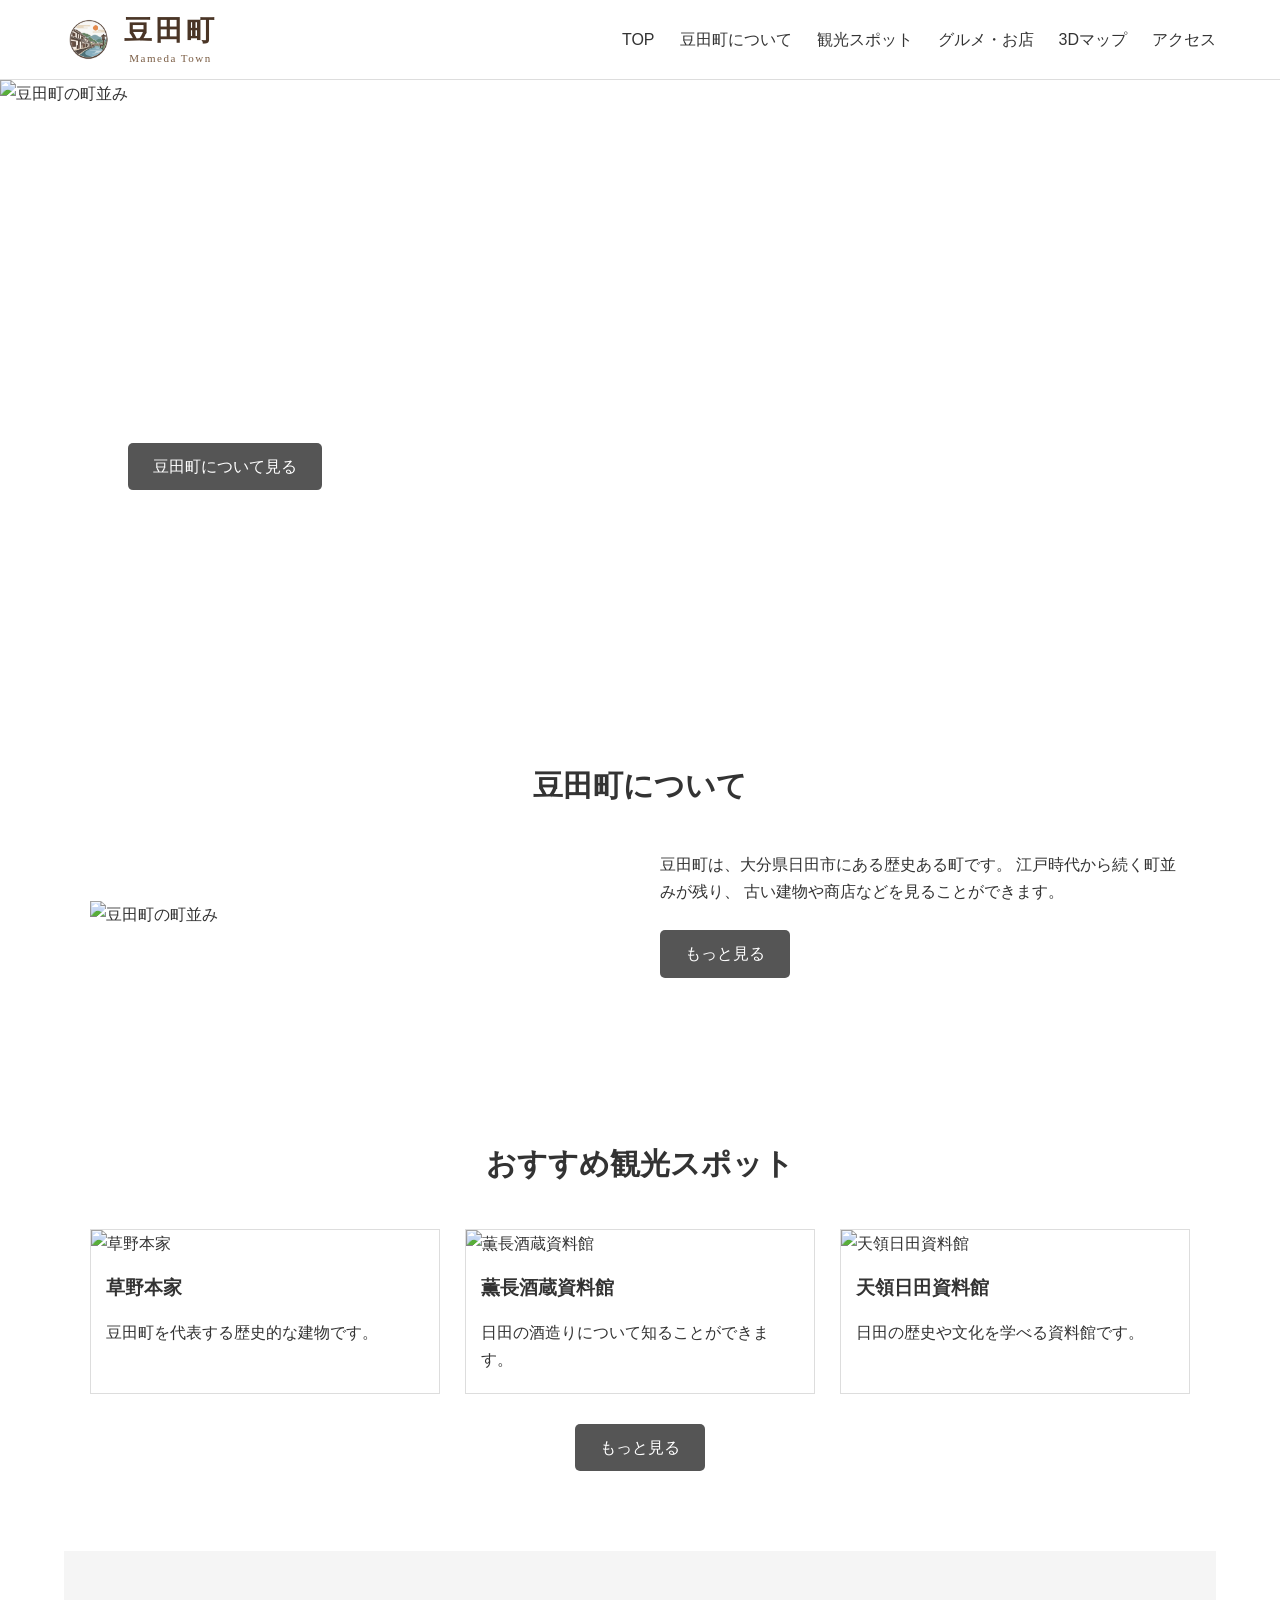
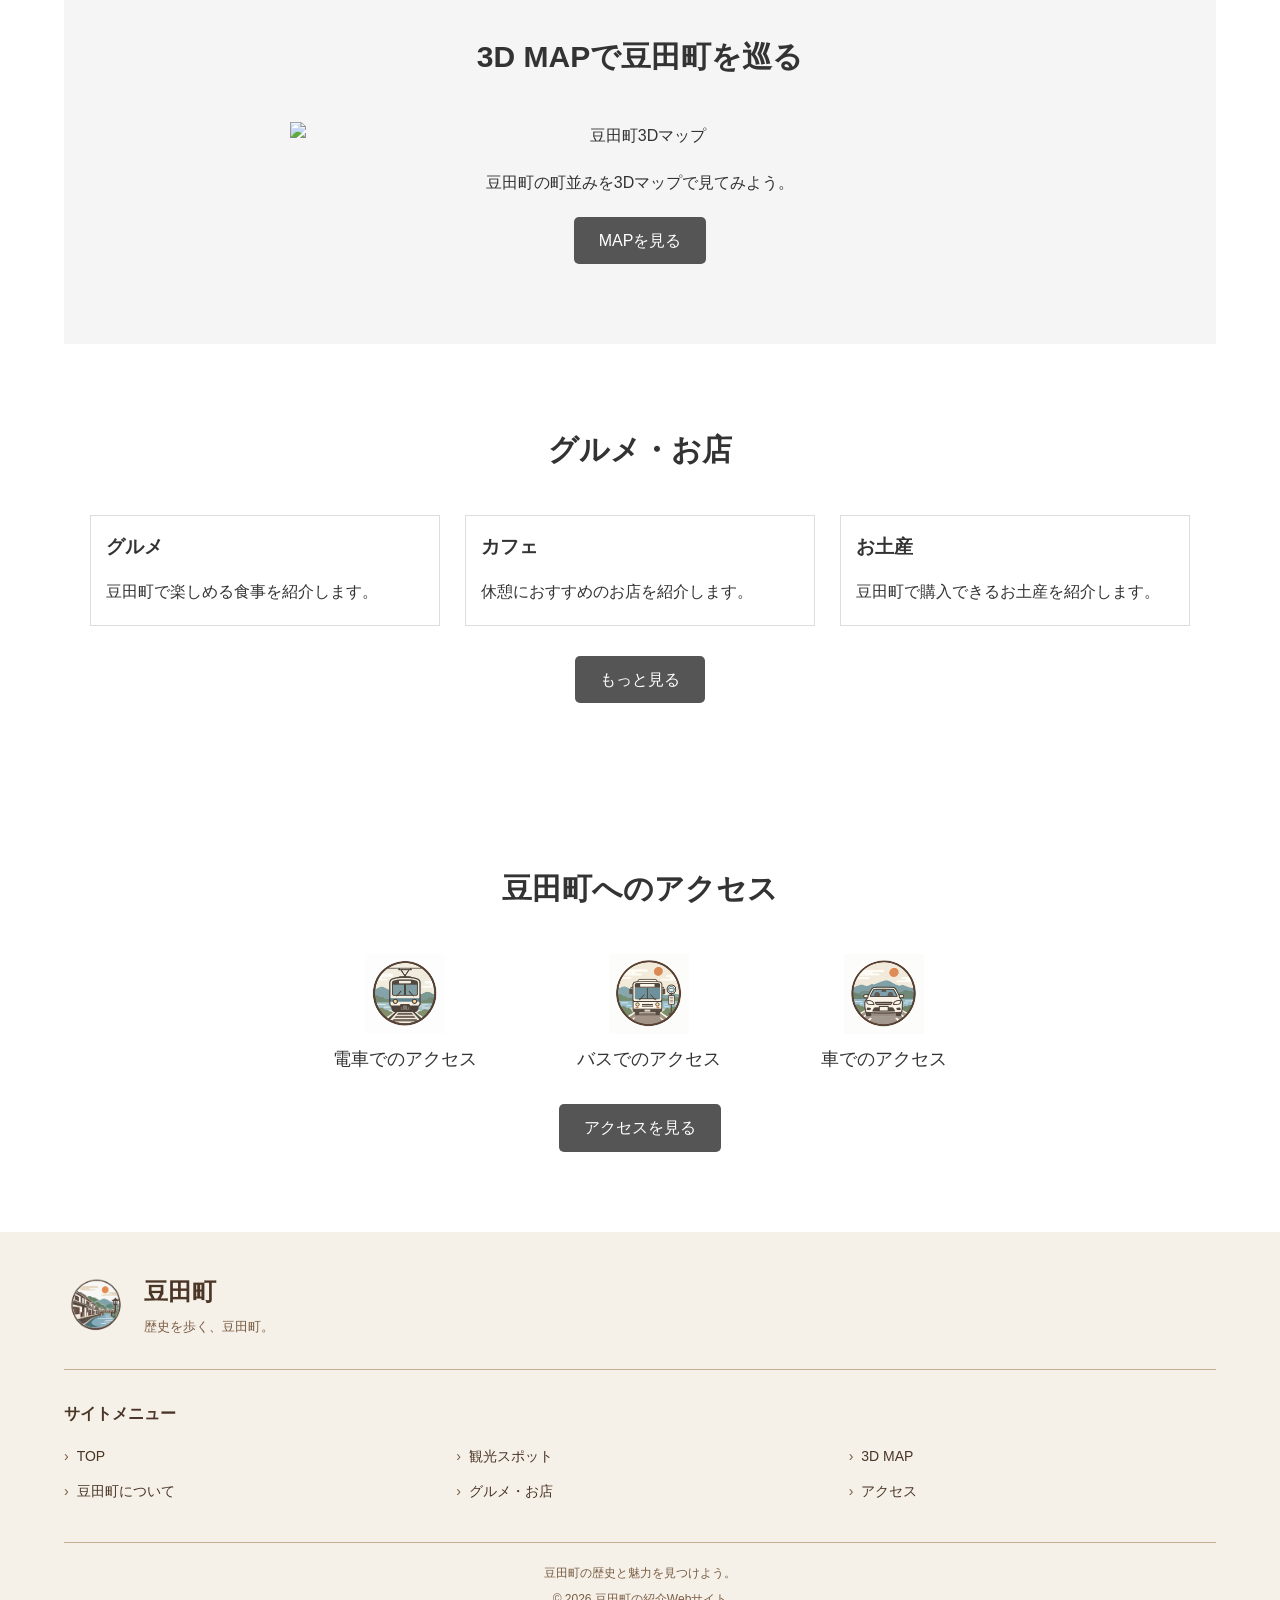
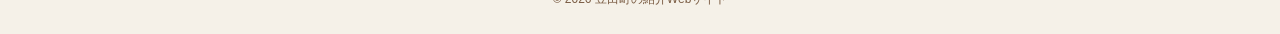
==== 制作物１/index.html @ 7a6b126a "制作" ====
<!DOCTYPE html>
<html lang="ja">

    <head>
        <meta charset="UTF-8">

        <!-- スマートフォンでも画面幅に合わせる -->
        <meta name="viewport" content="width=device-width, initial-scale=1.0">

        <title>豆田町｜日田市観光</title>

        <!-- CSSを読み込む -->
        <link rel="stylesheet" href="css/style.css">
    </head>

    <body>

        <!-- ====================
            ヘッダー
        ==================== -->
        <header>

            <div class="logo">
                <img src="images/logo.png" alt="豆田町のロゴ">

                <div class="logo-text">
                    <span class="logo-jp">豆田町</span>
                    <span class="logo-en">Mameda Town</span>
                </div>
            </div>

            <!-- ナビゲーション -->
            <nav>
                <ul>
                    <li><a href="index.html">TOP</a></li>
                    <li><a href="about.html">豆田町について</a></li>
                    <li><a href="spot.html">観光スポット</a></li>
                    <li><a href="gourmet.html">グルメ・お店</a></li>
                    <li><a href="map.html">3Dマップ</a></li>
                    <li><a href="access.html">アクセス</a></li>
                </ul>
            </nav>

        </header>


        <!-- ====================
            メイン
        ==================== -->
        <main>

            <!-- TOPのメインビジュアル -->
            <section class="hero">

                <img src="images/mameda-main.jpg" alt="豆田町の町並み">

                <div class="hero-text">
                    <h1>歴史を歩く、豆田町。</h1>

                    <p>
                        江戸時代の町並みが残る、<br>
                        日田市の歴史ある町。
                    </p>

                    <a href="about.html" class="button">
                        豆田町について見る
                    </a>
                </div>

            </section>

            <!-- ====================
                豆田町について
            ==================== -->
            <section class="content-section">

                <h2>豆田町について</h2>

                <div class="about-content">

                    <div class="image-box">
                        <img src="images/mameda-town.jpg" alt="豆田町の町並み">
                    </div>

                    <div class="text-box">

                        <p>
                            豆田町は、大分県日田市にある歴史ある町です。
                            江戸時代から続く町並みが残り、
                            古い建物や商店などを見ることができます。
                        </p>

                        <a href="about.html" class="button">
                            もっと見る
                        </a>

                    </div>

                </div>

            </section>

            <!-- ====================
                観光スポット
            ==================== -->
            <section class="content-section">

                <h2>おすすめ観光スポット</h2>

                <div class="card-container">

                    <div class="card">

                        <img src="images/kusano.jpg" alt="草野本家">

                        <h3>草野本家</h3>

                        <p>
                            豆田町を代表する歴史的な建物です。
                        </p>

                    </div>


                    <div class="card">

                        <img src="images/kuncho.jpg" alt="薫長酒蔵資料館">

                        <h3>薫長酒蔵資料館</h3>

                        <p>
                            日田の酒造りについて知ることができます。
                        </p>

                    </div>


                    <div class="card">

                        <img src="images/tenryo.jpg" alt="天領日田資料館">

                        <h3>天領日田資料館</h3>

                        <p>
                            日田の歴史や文化を学べる資料館です。
                        </p>

                    </div>

                </div>

                <div class="center">
                    <a href="spot.html" class="button">
                        もっと見る
                    </a>
                </div>

            </section>

            <!-- ====================
                3D MAP
            ==================== -->
            <section class="content-section map-section">

                <h2>3D MAPで豆田町を巡る</h2>

                <div class="map-content">

                    <img src="images/map.jpg" alt="豆田町3Dマップ">

                    <p>
                        豆田町の町並みを3Dマップで見てみよう。
                    </p>

                    <a href="map.html" class="button">
                        MAPを見る
                    </a>

                </div>

            </section>

            <!-- ====================
                グルメ・お店
            ==================== -->
            <section class="content-section">

                <h2>グルメ・お店</h2>

                <div class="card-container">

                    <div class="card">
                        <h3>グルメ</h3>
                        <p>
                            豆田町で楽しめる食事を紹介します。
                        </p>
                    </div>

                    <div class="card">
                        <h3>カフェ</h3>
                        <p>
                            休憩におすすめのお店を紹介します。
                        </p>
                    </div>

                    <div class="card">
                        <h3>お土産</h3>
                        <p>
                            豆田町で購入できるお土産を紹介します。
                        </p>
                    </div>

                </div>

                <div class="center">
                    <a href="gourmet.html" class="button">
                        もっと見る
                    </a>
                </div>

            </section>

            <!-- ====================
                アクセス
            ==================== -->
            <section class="content-section access-section">

                <h2>豆田町へのアクセス</h2>

                <div class="access-container">

                    <div class="access-item">
                        <img src="images/train.png" alt="電車のアイコン">
                        <p>電車でのアクセス</p>
                    </div>

                    <div class="access-item">
                        <img src="images/bus.png" alt="バスのアイコン">
                        <p>バスでのアクセス</p>
                    </div>

                    <div class="access-item">
                        <img src="images/car.png" alt="車のアイコン">
                        <p>車でのアクセス</p>
                    </div>

                </div>

                <div class="center">
                    <a href="access.html" class="button">
                        アクセスを見る
                    </a>
                </div>

            </section>

        </main>
        
        <!-- ====================
        フッター
        ==================== -->
        <footer class="site-footer">

            <div class="footer-container">

                <!-- ロゴ・サイト名 -->
                <div class="footer-brand">

                    <img src="images/logo.png" alt="豆田町のロゴ">

                    <div class="footer-brand-text">
                        <h2>豆田町</h2>
                        <p>歴史を歩く、豆田町。</p>
                    </div>

                </div>

                <!-- サイトメニュー -->
                <div class="footer-menu">

                    <h3>サイトメニュー</h3>

                    <div class="footer-links">

                        <ul>
                            <li><a href="index.html">TOP</a></li>
                            <li><a href="about.html">豆田町について</a></li>
                        </ul>

                        <ul>
                            <li><a href="spot.html">観光スポット</a></li>
                            <li><a href="gourmet.html">グルメ・お店</a></li>
                        </ul>

                        <ul>
                            <li><a href="map.html">3D MAP</a></li>
                            <li><a href="access.html">アクセス</a></li>
                        </ul>

                    </div>

                </div>

            </div>

            <!-- コピーライト -->
            <div class="footer-bottom">

                <p>豆田町の歴史と魅力を見つけよう。</p>

                <p>© 2026 豆田町の紹介Webサイト</p>

            </div>

        </footer>

    </body>

</html>
---- 制作物１/css/style.css ----
/* ====================
   全体
==================== */

* {
    box-sizing: border-box;
    margin: 0;
}

body {
    font-family: sans-serif;
    color: #333;
    background-color: #fff;
    line-height: 1.7;
}

img {
    max-width: 100%;
}


/* ====================
   ヘッダー
==================== */

header {
    width: 100%;
    height: 80px;

    display: flex;
    justify-content: space-between;
    align-items: center;

    padding: 0 5%;

    background-color: #fff;
    border-bottom: 1px solid #ddd;
}

/* ロゴ全体 */

.logo {
    display: flex;
    align-items: center;
    gap: 10px;
}

/* ロゴ画像 */

.logo img {
    width: 50px;
    height: 50px;
    object-fit: contain;
}

/* ロゴの文字部分 */

.logo-text {
    display: flex;
    flex-direction: column;
    align-items: center;
    line-height: 1.2;
}

/* 豆田町 */

.logo-jp {
    font-size: 28px;
    font-weight: bold;
    color: #4A3526;
    letter-spacing: 3px;
}

/* Mameda Town */

.logo-en {
    font-family: Georgia, serif;
    font-size: 11px;
    color: #7A5C43;
    letter-spacing: 1.5px;
    margin-top: 4px;
}


/* ====================
   ナビゲーション
==================== */

nav ul {
    display: flex;
    list-style: none;
    padding: 0;
}

nav li {
    margin-left: 25px;
}

nav a {
    color: #333;
    text-decoration: none;
}

nav a:hover {
    opacity: 0.6;
}


/* ====================
   メイン
==================== */

main {
    width: 100%;
}


/* ====================
   TOP画像
==================== */

.hero {
    position: relative;
    width: 100%;
    height: 600px;
    overflow: hidden;
}

.hero img {
    width: 100%;
    height: 100%;
    object-fit: cover;
}

/* 画像の上に表示する文字 */

.hero-text {
    position: absolute;
    left: 10%;
    top: 50%;
    transform: translateY(-50%);
    color: white;
}

.hero-text h1 {
    font-size: 42px;
    margin-bottom: 15px;
}

.hero-text p {
    font-size: 18px;
    margin-bottom: 25px;
}


/* ====================
   ボタン
==================== */

.button {
    display: inline-block;
    padding: 10px 25px;

    color: white;
    background-color: #555;

    text-decoration: none;
    border-radius: 5px;
}

.button:hover {
    opacity: 0.7;
}


/* ====================
   各セクション
==================== */

.content-section {
    width: 90%;
    max-width: 1100px;

    margin: 0 auto;
    padding: 80px 0;
}

.content-section h2 {
    text-align: center;
    font-size: 30px;
    margin-bottom: 40px;
}


/* ====================
   豆田町について
==================== */

.about-content {
    display: flex;
    gap: 40px;
    align-items: center;
}

.image-box,
.text-box {
    width: 50%;
}

.image-box img {
    width: 100%;
    display: block;
}

.text-box p {
    margin-bottom: 25px;
}


/* ====================
   カード
==================== */

.card-container {
    display: flex;
    gap: 25px;
    justify-content: center;
}

.card {
    width: 33.333%;
    border: 1px solid #ddd;
    padding-bottom: 20px;
    background-color: white;
}

.card img {
    width: 100%;
    height: 200px;
    object-fit: cover;
}

.card h3 {
    margin: 15px;
}

.card p {
    margin: 0 15px;
}


/* ====================
   中央揃え
==================== */

.center {
    text-align: center;
    margin-top: 30px;
}


/* ====================
   3D MAP
==================== */

.map-section {
    background-color: #f5f5f5;
    max-width: none;
    padding-left: 5%;
    padding-right: 5%;
}

.map-content {
    text-align: center;
}

.map-content img {
    width: 70%;
    max-width: 700px;
    display: block;
    margin: 0 auto 20px;
}

.map-content p {
    margin-bottom: 20px;
}


/* ====================
   アクセス
==================== */

.access-container {
    display: flex;
    justify-content: center;
    gap: 100px;
    margin-bottom: 30px;
}

.access-item {
    text-align: center;
}

.access-item img {
    width: 80px;
    height: 80px;
    object-fit: contain;
    display: block;
    margin: 0 auto 10px;
}

.access-item p {
    font-size: 18px;
}


/* ====================
   フッター全体
==================== */

.site-footer {
    width: 100%;
    background-color: #F5F1E8;
    color: #4A3526;
    padding: 40px 5% 0;
}

/* フッターの内側 */

.footer-container {
    max-width: 1200px;
    margin: 0 auto;
}

/* ====================
   フッター ロゴ・サイト名
==================== */

.footer-brand {
    display: flex;
    align-items: center;
    gap: 15px;
    margin-bottom: 0;
    padding-bottom: 30px;
    border-bottom: 1px solid #C8AD91;
}

/* ロゴ画像 */

.footer-brand img {
    width: 65px;
    height: 65px;
    object-fit: contain;
}

/* 文字部分 */

.footer-brand-text {
    display: flex;
    flex-direction: column;
    gap: 4px;
}

/* 豆田町 */

.footer-brand-text h2 {
    font-family: "Noto Serif JP", serif;
    font-size: 24px;
    font-weight: bold;
    color: #4A3526;
}

/* キャッチコピー */

.footer-brand-text p {
    font-size: 13px;
    color: #7A5C43;
}


/* ====================
   フッター メニュー
==================== */

.footer-menu {
    padding: 30px 0;
    border-bottom: 1px solid #C8AD91;
}

/* メニュー見出し */

.footer-menu h3 {
    font-size: 16px;
    font-weight: bold;
    margin-bottom: 15px;
}

/* メニューを3列にする */

.footer-links {
    display: grid;
    grid-template-columns: repeat(3, 1fr);
    gap: 15px 25px;
}

/* リスト */

.footer-links ul {
    list-style: none;
    padding: 0;
    margin: 0;
}

.footer-links li {
    margin-bottom: 8px;
}

/* メニューリンク */

.footer-links a {
    color: #4A3526;
    text-decoration: none;
    font-size: 14px;
}

/* リンクの先頭にマーク */

.footer-links a::before {
    content: "›";
    margin-right: 8px;
    color: #7A5C43;
}

/* マウスを乗せたとき */

.footer-links a:hover {
    color: #B08050;
}


/* ====================
   フッター下部
==================== */

.footer-bottom {
    max-width: 1200px;
    margin: 0 auto;

    text-align: center;
    padding: 20px 0;

    color: #7A5C43;
    font-size: 12px;
}

/* 下部の段落 */

.footer-bottom p {
    margin-bottom: 5px;
}


/* ====================
   スマートフォン
==================== */

@media screen and (max-width: 768px) {

    /* ヘッダー */

    header {
        height: auto;
        flex-direction: column;
        padding: 20px;
        gap: 15px;
    }

    /* ナビゲーション */

    nav ul {
        flex-wrap: wrap;
        justify-content: center;
    }

    nav li {
        margin: 5px 10px;
    }

    /* TOP画像 */

    .hero {
        height: 450px;
    }

    .hero-text {
        left: 5%;
    }

    .hero-text h1 {
        font-size: 30px;
    }

    .hero-text p {
        font-size: 16px;
    }

    /* 豆田町について */

    .about-content {
        flex-direction: column;
    }

    .image-box,
    .text-box {
        width: 100%;
    }

    /* カード */

    .card-container {
        flex-direction: column;
    }

    .card {
        width: 100%;
    }

    /* 3D MAP */

    .map-content img {
        width: 100%;
    }

    /* アクセス */

    .access-container {
        gap: 30px;
        flex-wrap: wrap;
    }

    /* フッター */

    .site-footer {
        padding: 30px 20px 0;
    }

    .footer-brand {
        gap: 12px;
    }

    .footer-brand img {
        width: 55px;
        height: 55px;
    }

    .footer-brand-text h2 {
        font-size: 20px;
    }

    .footer-links {
        grid-template-columns: repeat(2, 1fr);
        gap: 10px;
    }

    .footer-links a {
        font-size: 14px;
    }

    .footer-menu h3 {
        font-size: 15px;
    }

}


/* =========================
   豆田町についてページ
========================= */

/* ページタイトル */
.about-page-title {
    height: 300px;
    display: flex;
    justify-content: center;
    align-items: center;
    border-bottom: 1px solid #C8AD91;
    background-color: #fff;
}

.about-page-title h1 {
    font-size: 32px;
    font-weight: normal;
    color: #4A3526;
    letter-spacing: 2px;
}


/* 各セクション */
.about-section {
    padding: 40px 5%;
    border-bottom: 1px solid #C8AD91;
}

.about-row {
    max-width: 1100px;
    margin: 0 auto;
    display: flex;
    align-items: center;
    justify-content: space-between;
    gap: 40px;
}


/* 説明文 */
.about-text {
    width: 55%;
}

.about-text h2 {
    font-size: 26px;
    font-weight: normal;
    color: #4A3526;
    margin-bottom: 15px;
}

.about-text p {
    font-size: 15px;
    line-height: 1.9;
    margin-bottom: 12px;
}


/* 写真 */
.about-image {
    width: 45%;
    height: 240px;
}

.about-image img {
    width: 100%;
    height: 100%;
    object-fit: cover;
    display: block;
}


/* 歴史セクションの左右を反転 */
.about-row.reverse {
    flex-direction: row;
}


/* 町並みの特徴 */
.section-heading {
    max-width: 1100px;
    margin: 0 auto 20px;
    font-size: 26px;
    font-weight: normal;
    color: #4A3526;
}

.about-intro {
    max-width: 1100px;
    margin: 0 auto 25px;
    font-size: 15px;
    line-height: 1.9;
}


/* 特徴の写真3枚 */
.feature-container {
    max-width: 1100px;
    margin: 0 auto;
    display: flex;
    justify-content: space-between;
    gap: 25px;
}

.feature-card {
    width: 33.333%;
    border: 1px solid #ddd;
    background-color: #fff;
}

.feature-card img {
    width: 100%;
    height: 180px;
    object-fit: cover;
    display: block;
}

.feature-card h3 {
    font-size: 18px;
    font-weight: normal;
    color: #4A3526;
    padding: 15px 15px 5px;
}

.feature-card p {
    font-size: 14px;
    line-height: 1.8;
    padding: 0 15px 20px;
}


/* 観光スポットボタン */
.about-button {
    display: inline-block;
    margin-top: 10px;
    padding: 10px 20px;
    border: 1px solid #4A3526;
    color: #4A3526;
    text-decoration: none;
    font-size: 14px;
    background-color: #fff;
    transition: 0.3s;
}

.about-button:hover {
    background-color: #4A3526;
    color: #fff;
}


/* =========================
   スマートフォン対応
========================= */
@media screen and (max-width: 768px) {

    .about-page-title {
        height: 220px;
    }

    .about-page-title h1 {
        font-size: 26px;
    }

    .about-section {
        padding: 30px 5%;
    }

    .about-row,
    .about-row.reverse {
        flex-direction: column;
        gap: 20px;
    }

    .about-text,
    .about-image {
        width: 100%;
    }

    .about-image {
        height: 220px;
    }

    .about-text h2,
    .section-heading {
        font-size: 22px;
    }

    .about-text p,
    .about-intro {
        font-size: 14px;
    }

    .feature-container {
        flex-direction: column;
        gap: 20px;
    }

    .feature-card {
        width: 100%;
    }

    .feature-card img {
        height: 200px;
    }
}


/* =========================
   アクセスページ
========================= */

/* ページタイトル */
.access-page-title {
    height: 300px;
    display: flex;
    justify-content: center;
    align-items: center;
    background-color: #fff;
    border-bottom: 1px solid #C8AD91;
}

.access-page-title h1 {
    font-size: 32px;
    font-weight: normal;
    color: #4A3526;
    letter-spacing: 2px;
}


/* =========================
   地図
========================= */

.access-map-section {
    padding: 30px 5%;
    background-color: #F5F1E8;
}

.access-map {
    max-width: 1100px;
    height: 300px;
    margin: 0 auto;
    overflow: hidden;
}

.access-map iframe {
    width: 100%;
    height: 100%;
    border: none;
    display: block;
}


/* =========================
   電車・バス・車
========================= */

.access-method-section {
    padding: 20px 5%;
    background-color: #fff;
}

.access-method {
    max-width: 1100px;
    margin: 0 auto;
    padding: 25px 5%;
    display: flex;
    align-items: center;
    gap: 40px;
    border-bottom: 1px solid #ddd;
}


/* 左側：アイコンとタイトル */
.access-method-title {
    width: 35%;
    display: flex;
    align-items: center;
    gap: 20px;
}

.access-icon {
    font-size: 38px;
}

.access-method-title h2 {
    font-size: 22px;
    font-weight: normal;
    color: #4A3526;
    white-space: nowrap;
}


/* 右側：説明文 */
.access-method-text {
    width: 65%;
}

.access-method-text p {
    font-size: 14px;
    line-height: 1.9;
    margin-bottom: 8px;
}


/* =========================
   駐車場のご案内
========================= */

.parking-section {
    padding: 30px 5%;
    background-color: #fff;
}

.parking-heading {
    max-width: 1100px;
    margin: 0 auto 20px;
    font-size: 24px;
    font-weight: normal;
    color: #4A3526;
    text-align: center;
}


/* 写真と駐車場情報 */
.parking-container {
    max-width: 900px;
    margin: 0 auto;
    display: flex;
    align-items: center;
    gap: 40px;
}


/* 駐車場の写真 */
.parking-image {
    width: 40%;
    height: 200px;
}

.parking-image img {
    width: 100%;
    height: 100%;
    object-fit: cover;
    display: block;
}


/* 駐車場の情報 */
.parking-info {
    width: 60%;
}

.parking-item {
    display: flex;
    justify-content: space-between;
    align-items: center;
    gap: 15px;
    padding: 20px 0;
    border-bottom: 1px solid #ddd;
}

.parking-item h3 {
    font-size: 15px;
    font-weight: normal;
    color: #4A3526;
}

.parking-item p {
    font-size: 14px;
    white-space: nowrap;
}


/* =========================
   スマートフォン対応
========================= */

@media screen and (max-width: 768px) {

    /* タイトル */
    .access-page-title {
        height: 220px;
    }

    .access-page-title h1 {
        font-size: 26px;
    }

    /* 地図 */
    .access-map-section {
        padding: 20px 5%;
    }

    .access-map {
        height: 250px;
    }

    /* 電車・バス・車 */
    .access-method-section {
        padding: 10px 5%;
    }

    .access-method {
        flex-direction: column;
        align-items: flex-start;
        gap: 15px;
        padding: 25px 0;
    }

    .access-method-title {
        width: 100%;
        gap: 15px;
    }

    .access-method-title h2 {
        font-size: 20px;
        white-space: normal;
    }

    .access-icon {
        font-size: 32px;
    }

    .access-method-text {
        width: 100%;
    }

    .access-method-text p {
        font-size: 14px;
    }

    /* 駐車場 */
    .parking-container {
        flex-direction: column;
        gap: 20px;
    }

    .parking-image,
    .parking-info {
        width: 100%;
    }

    .parking-image {
        height: 220px;
    }

    .parking-heading {
        font-size: 22px;
    }

    .parking-item {
        flex-wrap: wrap;
        gap: 5px;
    }

    .parking-item h3 {
        font-size: 14px;
    }

}
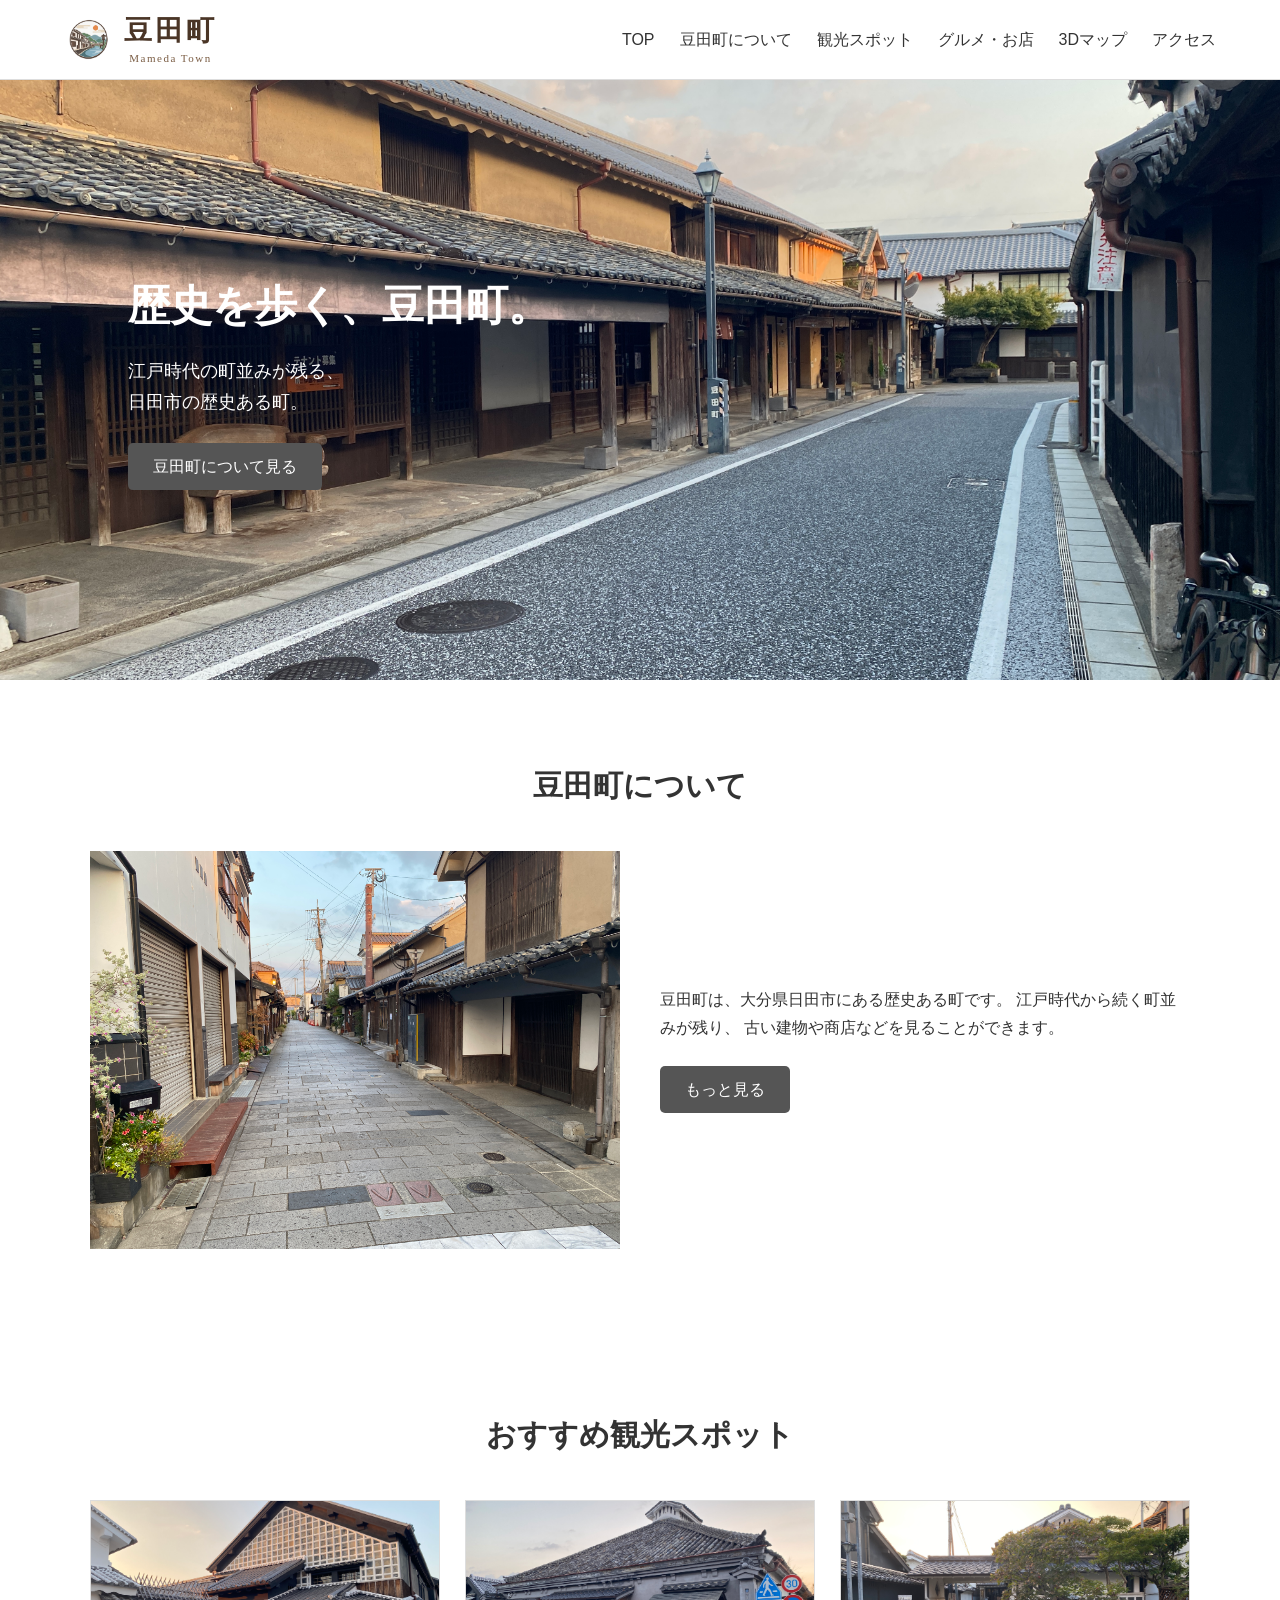
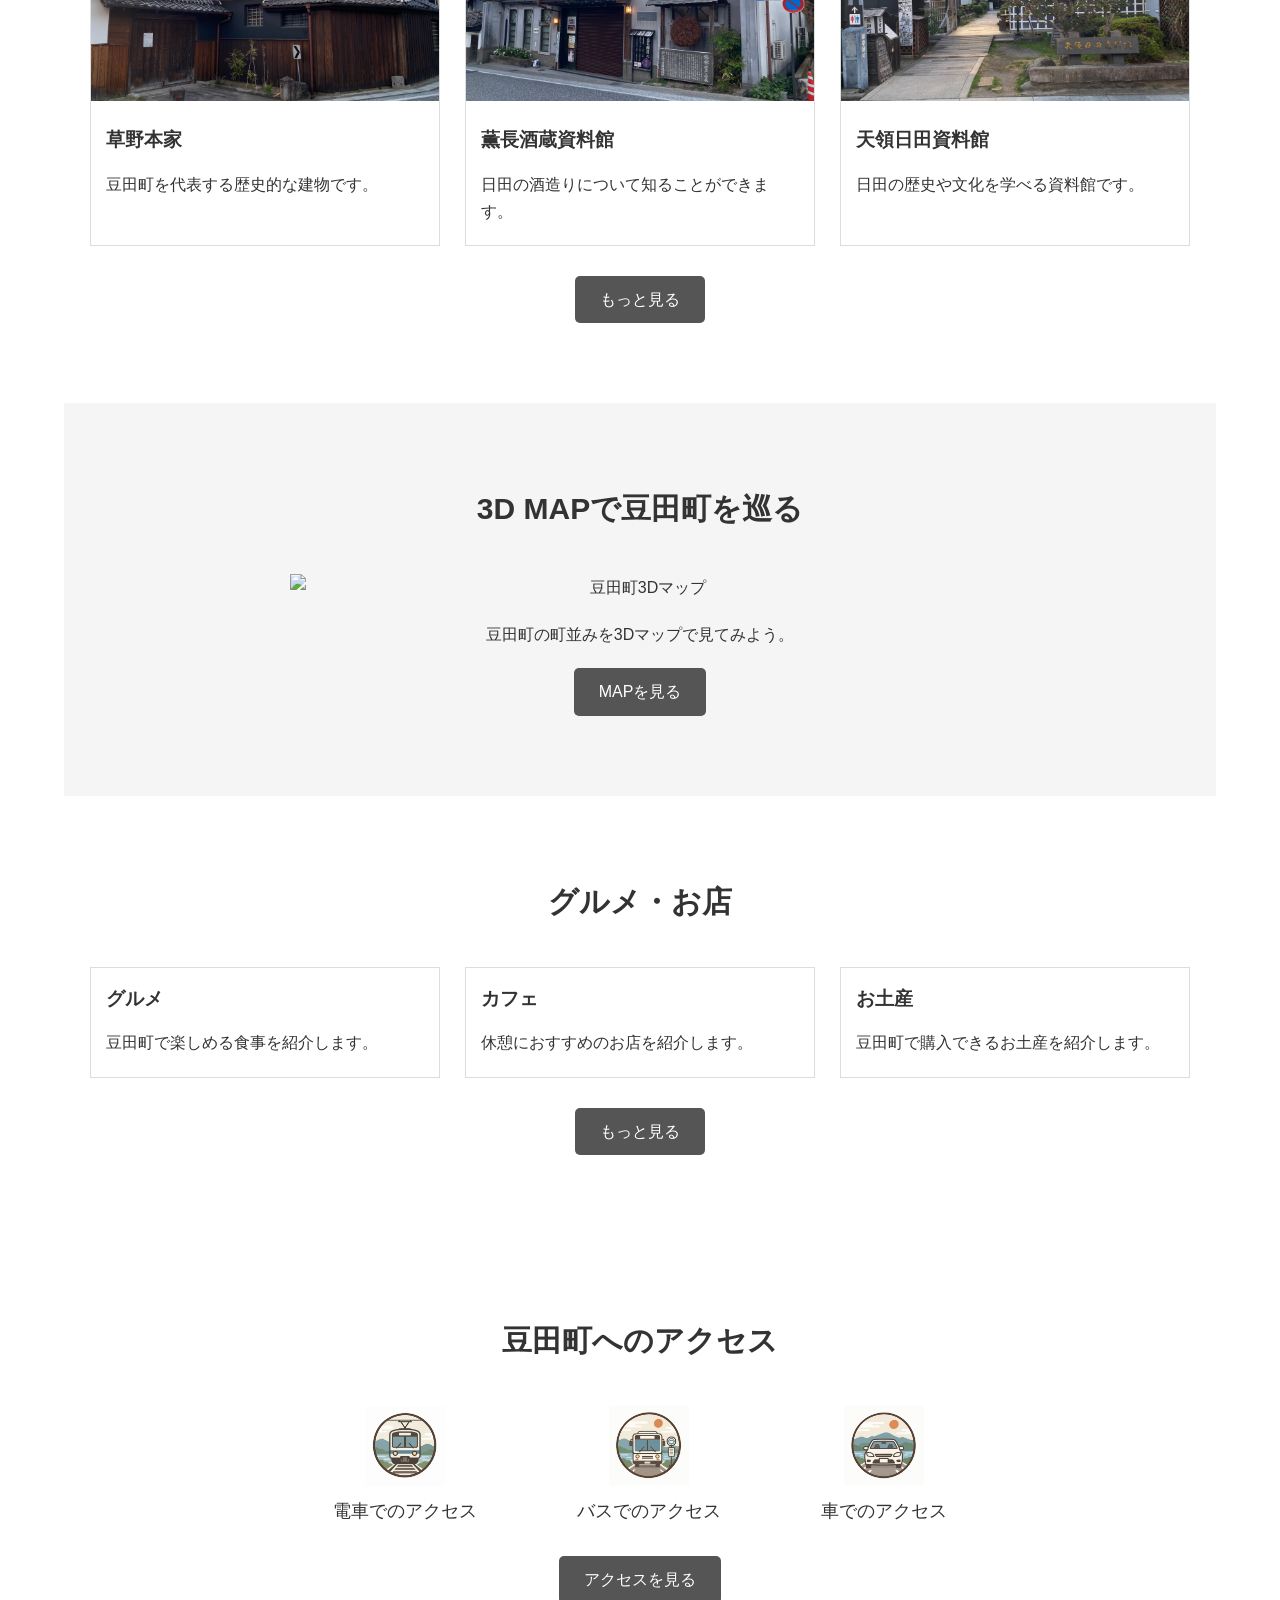
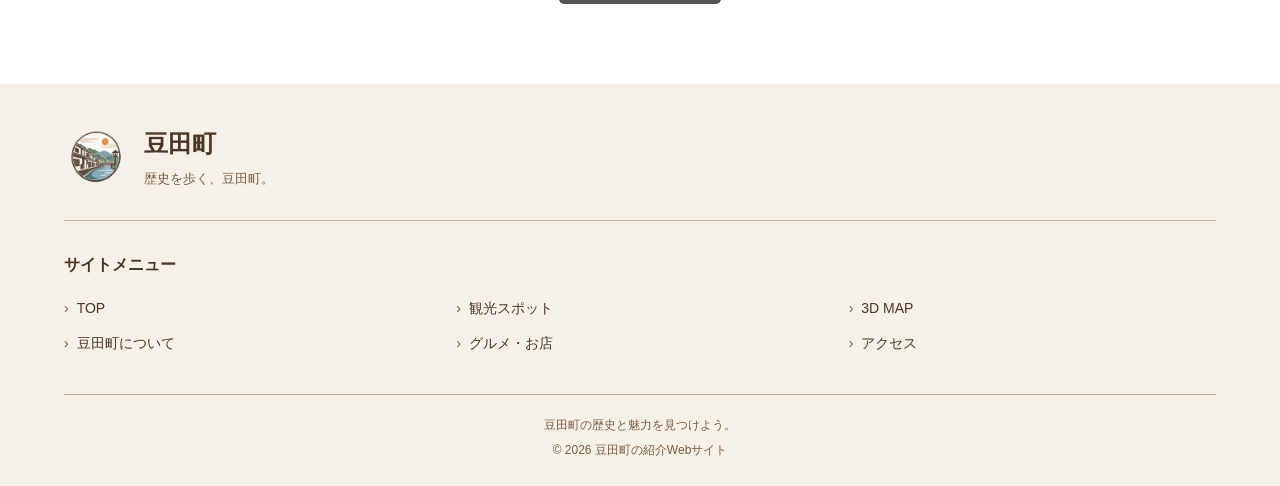
==== commit c9d9ecfb: "制作物の制作" ====
--- a/制作物１/index.html
+++ b/制作物１/index.html
@@ -52,7 +52,7 @@
             <!-- TOPのメインビジュアル -->
             <section class="hero">
 
-                <img src="images/mameda-main.jpg" alt="豆田町の町並み">
+                <img src="images/mameda-main.JPG" alt="豆田町の町並み">
 
                 <div class="hero-text">
                     <h1>歴史を歩く、豆田町。</h1>
@@ -79,7 +79,7 @@
                 <div class="about-content">
 
                     <div class="image-box">
-                        <img src="images/mameda-town.jpg" alt="豆田町の町並み">
+                        <img src="images/mameda-town.JPG" alt="豆田町の町並み">
                     </div>
 
                     <div class="text-box">
@@ -111,7 +111,7 @@
 
                     <div class="card">
 
-                        <img src="images/kusano.jpg" alt="草野本家">
+                        <img src="images/kusano.JPG" alt="草野本家">
 
                         <h3>草野本家</h3>
 
@@ -124,7 +124,7 @@
 
                     <div class="card">
 
-                        <img src="images/kuncho.jpg" alt="薫長酒蔵資料館">
+                        <img src="images/kuncho.JPG" alt="薫長酒蔵資料館">
 
                         <h3>薫長酒蔵資料館</h3>
 
@@ -137,7 +137,7 @@
 
                     <div class="card">
 
-                        <img src="images/tenryo.jpg" alt="天領日田資料館">
+                        <img src="images/tenryo.JPG" alt="天領日田資料館">
 
                         <h3>天領日田資料館</h3>
 
@@ -166,7 +166,7 @@
 
                 <div class="map-content">
 
-                    <img src="images/map.jpg" alt="豆田町3Dマップ">
+                    <img src="images/map.JPG" alt="豆田町3Dマップ">
 
                     <p>
                         豆田町の町並みを3Dマップで見てみよう。
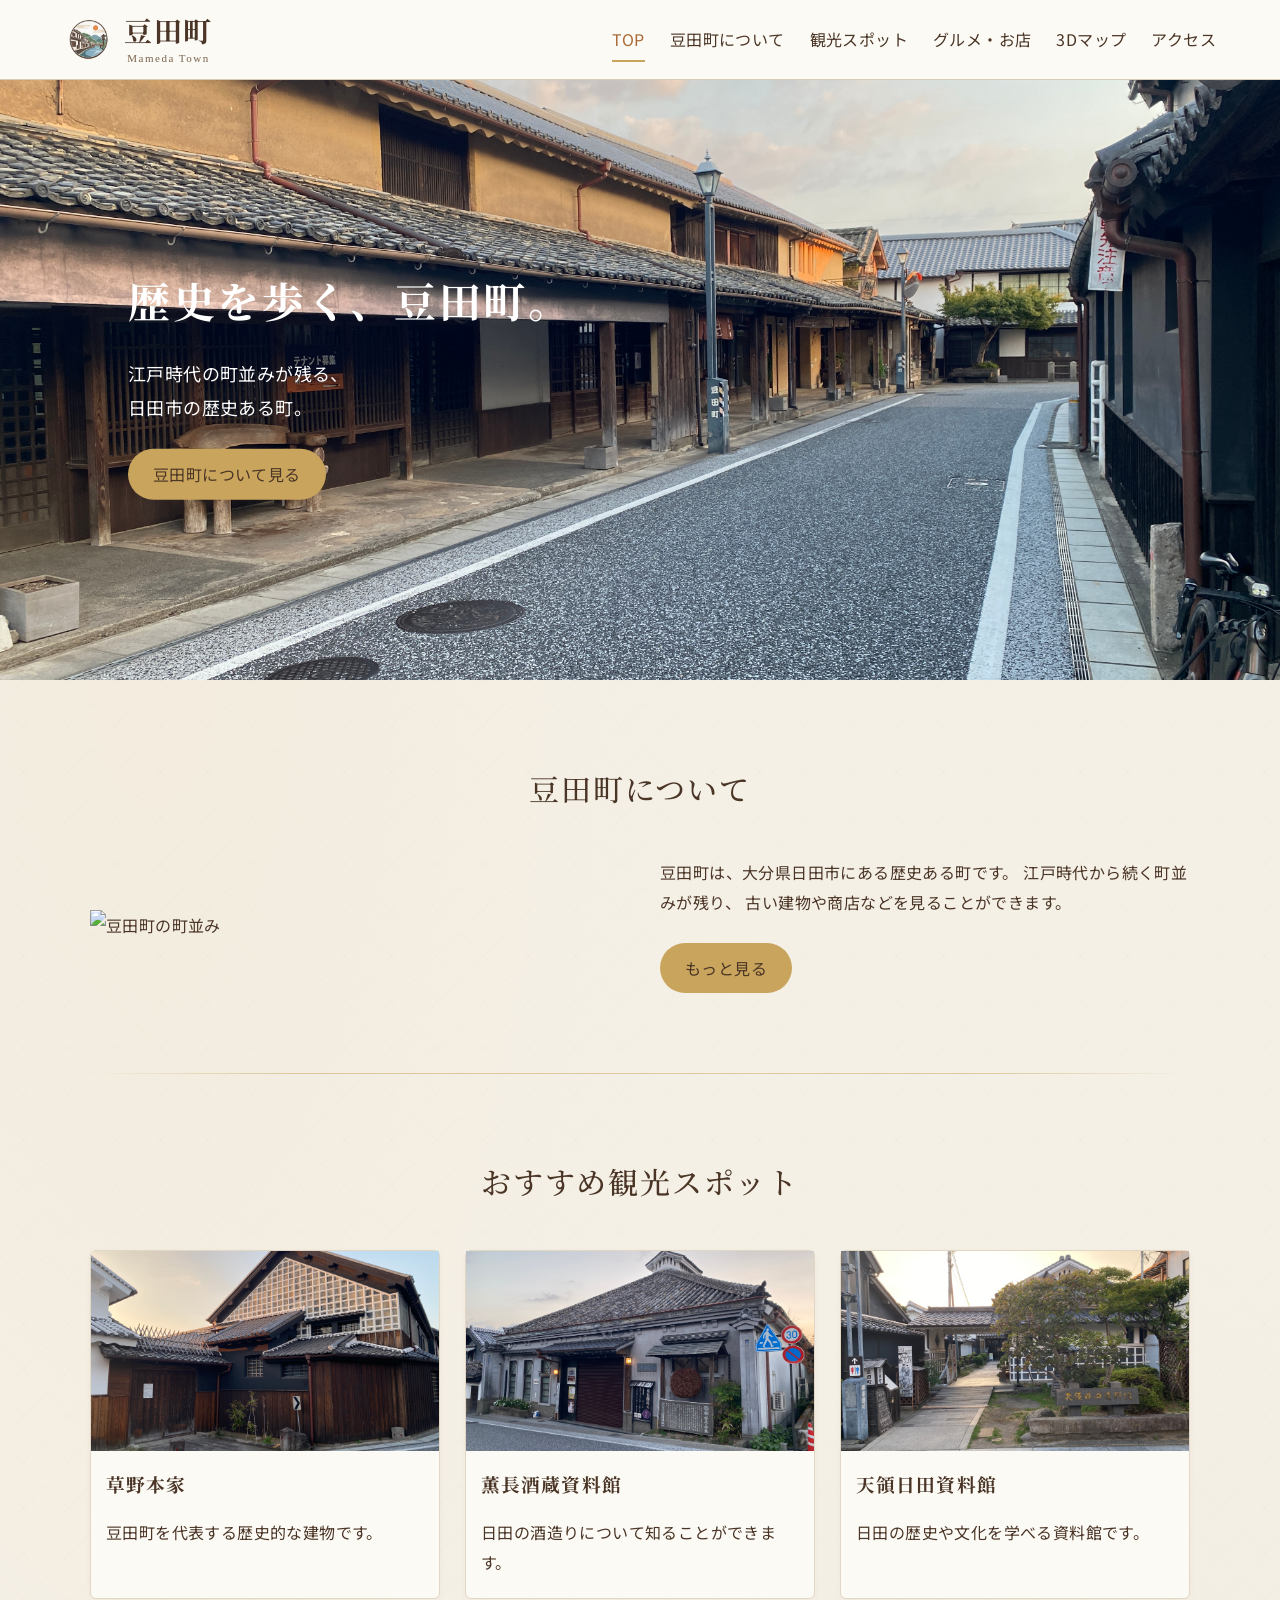
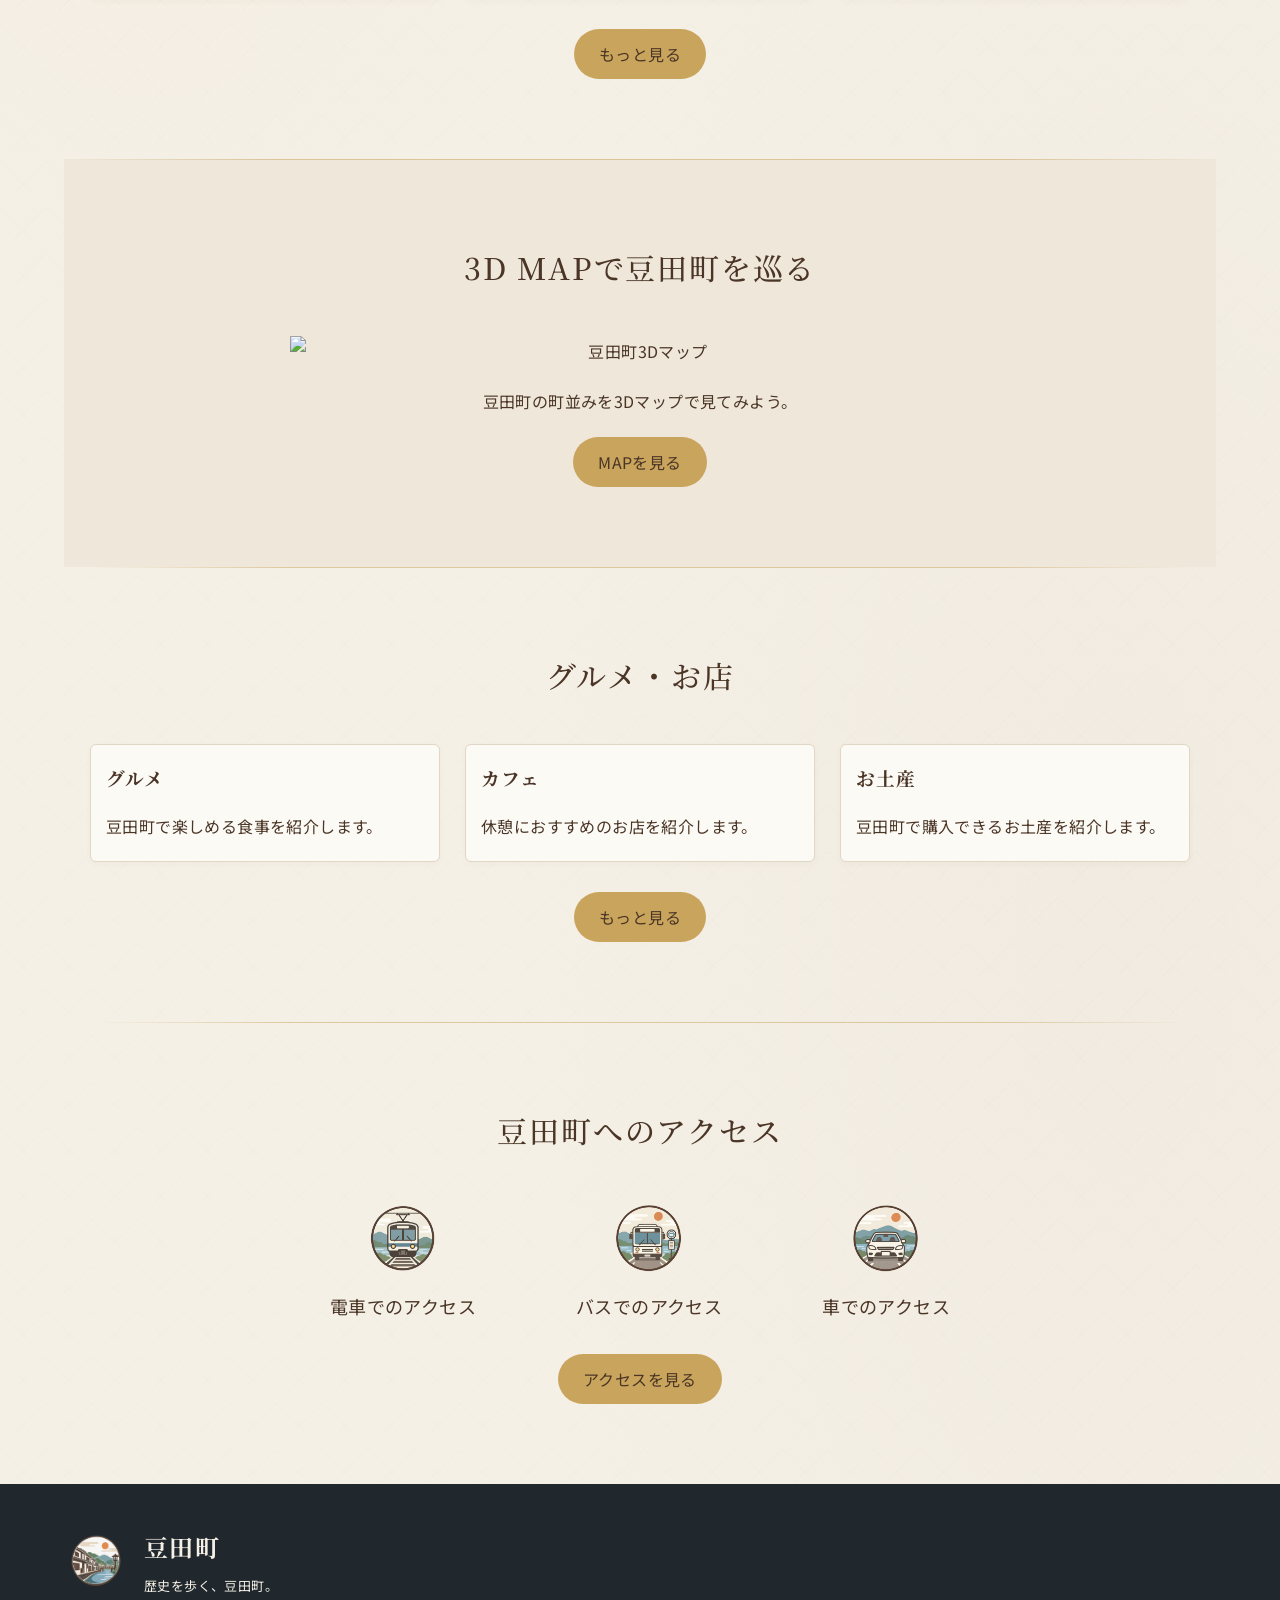
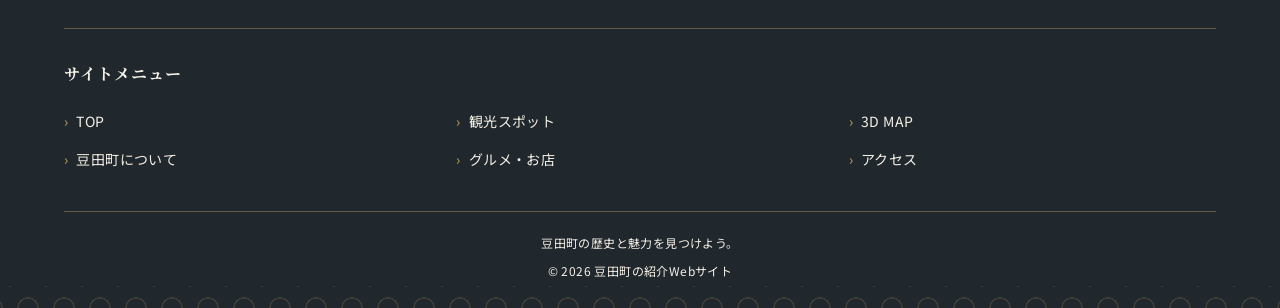
==== commit b1af58cf: "制作" ====
--- a/制作物１/index.html
+++ b/制作物１/index.html
@@ -11,6 +11,11 @@
 
         <!-- CSSを読み込む -->
         <link rel="stylesheet" href="css/style.css">
+  
+        <link rel="preconnect" href="https://fonts.googleapis.com">
+        <link rel="preconnect" href="https://fonts.gstatic.com" crossorigin>
+        <link href="https://fonts.googleapis.com/css2?family=Noto+Sans+JP:wght@400;500;700&family=Noto+Serif+JP:wght@400;500;600;700&display=swap" rel="stylesheet">
+
     </head>
 
     <body>
@@ -32,7 +37,7 @@
             <!-- ナビゲーション -->
             <nav>
                 <ul>
-                    <li><a href="index.html">TOP</a></li>
+                    <li><a href="index.html" aria-current="page">TOP</a></li>
                     <li><a href="about.html">豆田町について</a></li>
                     <li><a href="spot.html">観光スポット</a></li>
                     <li><a href="gourmet.html">グルメ・お店</a></li>
@@ -79,7 +84,7 @@
                 <div class="about-content">
 
                     <div class="image-box">
-                        <img src="images/mameda-town.JPG" alt="豆田町の町並み">
+                        <img src="images/mameda-town0.JPG" alt="豆田町の町並み">
                     </div>
 
                     <div class="text-box">
--- a/制作物１/css/style.css
+++ b/制作物１/css/style.css
@@ -1,7 +1,6 @@
-
-/* ====================
-   全体
-==================== */
+/* ========================================
+   1. 全体・共通設定
+======================================== */
 
 * {
     box-sizing: border-box;
@@ -16,37 +15,44 @@
 }
 
 img {
+    display: block;
     max-width: 100%;
-}
-
-
-/* ====================
-   ヘッダー
-==================== */
+    height: auto;
+}
+
+main {
+    width: 100%;
+}
+
+a {
+    color: inherit;
+}
+
+
+/* ========================================
+   2. ヘッダー
+======================================== */
 
 header {
     width: 100%;
-    height: 80px;
-
+    min-height: 80px;
     display: flex;
     justify-content: space-between;
     align-items: center;
-
+    gap: 20px;
     padding: 0 5%;
-
     background-color: #fff;
     border-bottom: 1px solid #ddd;
 }
 
-/* ロゴ全体 */
+/* ロゴ */
 
 .logo {
     display: flex;
     align-items: center;
     gap: 10px;
-}
-
-/* ロゴ画像 */
+    flex-shrink: 0;
+}
 
 .logo img {
     width: 50px;
@@ -54,16 +60,12 @@
     object-fit: contain;
 }
 
-/* ロゴの文字部分 */
-
 .logo-text {
     display: flex;
     flex-direction: column;
     align-items: center;
     line-height: 1.2;
 }
-
-/* 豆田町 */
 
 .logo-jp {
     font-size: 28px;
@@ -72,14 +74,12 @@
     letter-spacing: 3px;
 }
 
-/* Mameda Town */
-
 .logo-en {
+    margin-top: 4px;
     font-family: Georgia, serif;
     font-size: 11px;
     color: #7A5C43;
     letter-spacing: 1.5px;
-    margin-top: 4px;
 }
 
 
@@ -89,36 +89,64 @@
 
 nav ul {
     display: flex;
+    flex-wrap: wrap;
+    align-items: center;
+    gap: 10px 25px;
+    padding: 0;
     list-style: none;
-    padding: 0;
 }
 
 nav li {
-    margin-left: 25px;
+    margin: 0;
 }
 
 nav a {
+    position: relative;
+    display: inline-block;
+    padding: 10px 0;
     color: #333;
     text-decoration: none;
-}
+    transition: color 0.3s;
+}
+
+/* カーソルを合わせたとき */
 
 nav a:hover {
-    opacity: 0.6;
-}
-
-
-/* ====================
-   メイン
-==================== */
-
-main {
+    color: #A94F32;
+}
+
+/* 下線 */
+
+nav a::after {
+    content: "";
+    position: absolute;
+    left: 0;
+    bottom: 3px;
     width: 100%;
-}
-
-
-/* ====================
-   TOP画像
-==================== */
+    height: 2px;
+    background-color: #A94F32;
+    transform: scaleX(0);
+    transform-origin: center;
+    transition: transform 0.3s;
+}
+
+
+/* 現在開いているページ */
+
+nav a[aria-current="page"] {
+    color: #A94F32;
+}
+
+nav a[aria-current="page"]::after {
+    transform: scaleX(1);
+}
+
+
+/* ========================================
+   3. TOPページ
+======================================== */
+
+/* メイン画像 */
 
 .hero {
     position: relative;
@@ -133,106 +161,94 @@
     object-fit: cover;
 }
 
-/* 画像の上に表示する文字 */
+/* 画像上の文字 */
 
 .hero-text {
     position: absolute;
+    top: 50%;
     left: 10%;
-    top: 50%;
     transform: translateY(-50%);
-    color: white;
+    color: #fff;
 }
 
 .hero-text h1 {
+    margin-bottom: 15px;
     font-size: 42px;
-    margin-bottom: 15px;
 }
 
 .hero-text p {
+    margin-bottom: 25px;
     font-size: 18px;
-    margin-bottom: 25px;
-}
-
-
-/* ====================
-   ボタン
-==================== */
+}
+
+/* 共通ボタン */
 
 .button {
     display: inline-block;
     padding: 10px 25px;
-
-    color: white;
+    color: #fff;
     background-color: #555;
-
     text-decoration: none;
     border-radius: 5px;
+    transition: opacity 0.3s;
 }
 
 .button:hover {
     opacity: 0.7;
 }
 
-
-/* ====================
-   各セクション
-==================== */
+/* 共通セクション */
 
 .content-section {
     width: 90%;
     max-width: 1100px;
-
     margin: 0 auto;
     padding: 80px 0;
 }
 
 .content-section h2 {
+    margin-bottom: 40px;
+    font-size: 30px;
     text-align: center;
-    font-size: 30px;
-    margin-bottom: 40px;
-}
-
-
-/* ====================
-   豆田町について
-==================== */
+}
+
+/* 豆田町についての紹介 */
 
 .about-content {
     display: flex;
+    align-items: center;
     gap: 40px;
-    align-items: center;
 }
 
 .image-box,
 .text-box {
-    width: 50%;
+    flex: 1;
+    min-width: 0;
 }
 
 .image-box img {
     width: 100%;
-    display: block;
+    height: auto;
 }
 
 .text-box p {
     margin-bottom: 25px;
 }
 
-
-/* ====================
-   カード
-==================== */
+/* 観光スポットなどのカード */
 
 .card-container {
     display: flex;
+    justify-content: center;
     gap: 25px;
-    justify-content: center;
 }
 
 .card {
-    width: 33.333%;
+    flex: 1;
+    min-width: 0;
+    padding-bottom: 20px;
+    background-color: #fff;
     border: 1px solid #ddd;
-    padding-bottom: 20px;
-    background-color: white;
 }
 
 .card img {
@@ -249,26 +265,23 @@
     margin: 0 15px;
 }
 
-
-/* ====================
-   中央揃え
-==================== */
+/* 中央揃え */
 
 .center {
+    margin-top: 30px;
     text-align: center;
-    margin-top: 30px;
-}
-
-
-/* ====================
-   3D MAP
-==================== */
+}
+
+
+/* ========================================
+   4. TOPページの3Dマップ紹介
+======================================== */
 
 .map-section {
+    max-width: none;
+    padding-right: 5%;
+    padding-left: 5%;
     background-color: #f5f5f5;
-    max-width: none;
-    padding-left: 5%;
-    padding-right: 5%;
 }
 
 .map-content {
@@ -278,7 +291,6 @@
 .map-content img {
     width: 70%;
     max-width: 700px;
-    display: block;
     margin: 0 auto 20px;
 }
 
@@ -287,14 +299,15 @@
 }
 
 
-/* ====================
-   アクセス
-==================== */
+/* ========================================
+   5. TOPページのアクセス紹介
+======================================== */
 
 .access-container {
     display: flex;
     justify-content: center;
-    gap: 100px;
+    flex-wrap: wrap;
+    gap: 40px 100px;
     margin-bottom: 30px;
 }
 
@@ -305,9 +318,8 @@
 .access-item img {
     width: 80px;
     height: 80px;
+    margin: 0 auto 10px;
     object-fit: contain;
-    display: block;
-    margin: 0 auto 10px;
 }
 
 .access-item p {
@@ -315,54 +327,44 @@
 }
 
 
-/* ====================
-   フッター全体
-==================== */
+/* ========================================
+   6. フッター
+======================================== */
 
 .site-footer {
     width: 100%;
+    padding: 40px 5% 0;
+    color: #4A3526;
     background-color: #F5F1E8;
-    color: #4A3526;
-    padding: 40px 5% 0;
-}
-
-/* フッターの内側 */
+}
 
 .footer-container {
     max-width: 1200px;
     margin: 0 auto;
 }
 
-/* ====================
-   フッター ロゴ・サイト名
-==================== */
+/* ロゴ・サイト名 */
 
 .footer-brand {
     display: flex;
     align-items: center;
     gap: 15px;
-    margin-bottom: 0;
     padding-bottom: 30px;
     border-bottom: 1px solid #C8AD91;
 }
-
-/* ロゴ画像 */
 
 .footer-brand img {
     width: 65px;
     height: 65px;
     object-fit: contain;
-}
-
-/* 文字部分 */
+    flex-shrink: 0;
+}
 
 .footer-brand-text {
     display: flex;
     flex-direction: column;
     gap: 4px;
 }
-
-/* 豆田町 */
 
 .footer-brand-text h2 {
     font-family: "Noto Serif JP", serif;
@@ -371,60 +373,45 @@
     color: #4A3526;
 }
 
-/* キャッチコピー */
-
 .footer-brand-text p {
     font-size: 13px;
     color: #7A5C43;
 }
 
-
-/* ====================
-   フッター メニュー
-==================== */
+/* フッターメニュー */
 
 .footer-menu {
     padding: 30px 0;
     border-bottom: 1px solid #C8AD91;
 }
 
-/* メニュー見出し */
-
 .footer-menu h3 {
+    margin-bottom: 15px;
     font-size: 16px;
     font-weight: bold;
-    margin-bottom: 15px;
-}
-
-/* メニューを3列にする */
+}
 
 .footer-links {
     display: grid;
-    grid-template-columns: repeat(3, 1fr);
+    grid-template-columns: repeat(3, minmax(0, 1fr));
     gap: 15px 25px;
 }
 
-/* リスト */
-
 .footer-links ul {
+    margin: 0;
+    padding: 0;
     list-style: none;
-    padding: 0;
-    margin: 0;
 }
 
 .footer-links li {
     margin-bottom: 8px;
 }
 
-/* メニューリンク */
-
 .footer-links a {
     color: #4A3526;
+    font-size: 14px;
     text-decoration: none;
-    font-size: 14px;
-}
-
-/* リンクの先頭にマーク */
+}
 
 .footer-links a::before {
     content: "›";
@@ -432,208 +419,98 @@
     color: #7A5C43;
 }
 
-/* マウスを乗せたとき */
-
 .footer-links a:hover {
     color: #B08050;
 }
 
-
-/* ====================
-   フッター下部
-==================== */
+/* コピーライト */
 
 .footer-bottom {
     max-width: 1200px;
     margin: 0 auto;
-
-    text-align: center;
     padding: 20px 0;
-
     color: #7A5C43;
     font-size: 12px;
-}
-
-/* 下部の段落 */
+    text-align: center;
+}
 
 .footer-bottom p {
     margin-bottom: 5px;
 }
 
 
-/* ====================
-   スマートフォン
-==================== */
-
-@media screen and (max-width: 768px) {
-
-    /* ヘッダー */
-
-    header {
-        height: auto;
-        flex-direction: column;
-        padding: 20px;
-        gap: 15px;
-    }
-
-    /* ナビゲーション */
-
-    nav ul {
-        flex-wrap: wrap;
-        justify-content: center;
-    }
-
-    nav li {
-        margin: 5px 10px;
-    }
-
-    /* TOP画像 */
-
-    .hero {
-        height: 450px;
-    }
-
-    .hero-text {
-        left: 5%;
-    }
-
-    .hero-text h1 {
-        font-size: 30px;
-    }
-
-    .hero-text p {
-        font-size: 16px;
-    }
-
-    /* 豆田町について */
-
-    .about-content {
-        flex-direction: column;
-    }
-
-    .image-box,
-    .text-box {
-        width: 100%;
-    }
-
-    /* カード */
-
-    .card-container {
-        flex-direction: column;
-    }
-
-    .card {
-        width: 100%;
-    }
-
-    /* 3D MAP */
-
-    .map-content img {
-        width: 100%;
-    }
-
-    /* アクセス */
-
-    .access-container {
-        gap: 30px;
-        flex-wrap: wrap;
-    }
-
-    /* フッター */
-
-    .site-footer {
-        padding: 30px 20px 0;
-    }
-
-    .footer-brand {
-        gap: 12px;
-    }
-
-    .footer-brand img {
-        width: 55px;
-        height: 55px;
-    }
-
-    .footer-brand-text h2 {
-        font-size: 20px;
-    }
-
-    .footer-links {
-        grid-template-columns: repeat(2, 1fr);
-        gap: 10px;
-    }
-
-    .footer-links a {
-        font-size: 14px;
-    }
-
-    .footer-menu h3 {
-        font-size: 15px;
-    }
-
-}
-
-
-/* =========================
-   豆田町についてページ
-========================= */
+/* ========================================
+   7. 豆田町についてページ
+======================================== */
 
 /* ページタイトル */
-.about-page-title {
-    height: 300px;
+
+.about-page-title,
+.access-page-title {
     display: flex;
     justify-content: center;
     align-items: center;
+    height: 300px;
+    background-color: #fff;
     border-bottom: 1px solid #C8AD91;
-    background-color: #fff;
-}
-
-.about-page-title h1 {
+}
+
+.about-page-title h1,
+.access-page-title h1 {
+    color: #4A3526;
     font-size: 32px;
     font-weight: normal;
-    color: #4A3526;
     letter-spacing: 2px;
-}
-
+    text-align: center;
+}
 
 /* 各セクション */
+
 .about-section {
     padding: 40px 5%;
     border-bottom: 1px solid #C8AD91;
 }
 
 .about-row {
-    max-width: 1100px;
-    margin: 0 auto;
     display: flex;
     align-items: center;
     justify-content: space-between;
     gap: 40px;
-}
-
+    max-width: 1100px;
+    margin: 0 auto;
+}
+
+/* 左右を反転する場合 */
+
+.about-row.reverse {
+    flex-direction: row-reverse;
+}
 
 /* 説明文 */
+
 .about-text {
-    width: 55%;
+    flex: 11;
+    min-width: 0;
 }
 
 .about-text h2 {
+    margin-bottom: 15px;
+    color: #4A3526;
     font-size: 26px;
     font-weight: normal;
-    color: #4A3526;
-    margin-bottom: 15px;
 }
 
 .about-text p {
+    margin-bottom: 12px;
     font-size: 15px;
     line-height: 1.9;
-    margin-bottom: 12px;
-}
-
+}
 
 /* 写真 */
+
 .about-image {
-    width: 45%;
+    flex: 9;
+    min-width: 0;
     height: 240px;
 }
 
@@ -641,23 +518,16 @@
     width: 100%;
     height: 100%;
     object-fit: cover;
-    display: block;
-}
-
-
-/* 歴史セクションの左右を反転 */
-.about-row.reverse {
-    flex-direction: row;
-}
-
+}
 
 /* 町並みの特徴 */
+
 .section-heading {
     max-width: 1100px;
     margin: 0 auto 20px;
+    color: #4A3526;
     font-size: 26px;
     font-weight: normal;
-    color: #4A3526;
 }
 
 .about-intro {
@@ -667,144 +537,66 @@
     line-height: 1.9;
 }
 
-
-/* 特徴の写真3枚 */
+/* 特徴のカード */
+
 .feature-container {
+    display: flex;
+    gap: 25px;
     max-width: 1100px;
     margin: 0 auto;
-    display: flex;
-    justify-content: space-between;
-    gap: 25px;
 }
 
 .feature-card {
-    width: 33.333%;
+    flex: 1;
+    min-width: 0;
+    background-color: #fff;
     border: 1px solid #ddd;
-    background-color: #fff;
 }
 
 .feature-card img {
     width: 100%;
     height: 180px;
     object-fit: cover;
-    display: block;
 }
 
 .feature-card h3 {
+    padding: 15px 15px 5px;
+    color: #4A3526;
     font-size: 18px;
     font-weight: normal;
-    color: #4A3526;
-    padding: 15px 15px 5px;
 }
 
 .feature-card p {
+    padding: 0 15px 20px;
     font-size: 14px;
     line-height: 1.8;
-    padding: 0 15px 20px;
-}
-
-
-/* 観光スポットボタン */
+}
+
+/* 観光スポットへのボタン */
+
 .about-button {
     display: inline-block;
     margin-top: 10px;
     padding: 10px 20px;
+    color: #4A3526;
+    background-color: #fff;
     border: 1px solid #4A3526;
-    color: #4A3526;
+    font-size: 14px;
     text-decoration: none;
-    font-size: 14px;
-    background-color: #fff;
-    transition: 0.3s;
+    transition: background-color 0.3s, color 0.3s;
 }
 
 .about-button:hover {
+    color: #fff;
     background-color: #4A3526;
-    color: #fff;
-}
-
-
-/* =========================
-   スマートフォン対応
-========================= */
-@media screen and (max-width: 768px) {
-
-    .about-page-title {
-        height: 220px;
-    }
-
-    .about-page-title h1 {
-        font-size: 26px;
-    }
-
-    .about-section {
-        padding: 30px 5%;
-    }
-
-    .about-row,
-    .about-row.reverse {
-        flex-direction: column;
-        gap: 20px;
-    }
-
-    .about-text,
-    .about-image {
-        width: 100%;
-    }
-
-    .about-image {
-        height: 220px;
-    }
-
-    .about-text h2,
-    .section-heading {
-        font-size: 22px;
-    }
-
-    .about-text p,
-    .about-intro {
-        font-size: 14px;
-    }
-
-    .feature-container {
-        flex-direction: column;
-        gap: 20px;
-    }
-
-    .feature-card {
-        width: 100%;
-    }
-
-    .feature-card img {
-        height: 200px;
-    }
-}
-
-
-/* =========================
-   アクセスページ
-========================= */
-
-/* ページタイトル */
-.access-page-title {
-    height: 300px;
-    display: flex;
-    justify-content: center;
-    align-items: center;
-    background-color: #fff;
-    border-bottom: 1px solid #C8AD91;
-}
-
-.access-page-title h1 {
-    font-size: 32px;
-    font-weight: normal;
-    color: #4A3526;
-    letter-spacing: 2px;
-}
-
-
-/* =========================
-   地図
-========================= */
+}
+
+
+/* ========================================
+   8. アクセスページ
+======================================== */
+
+/* 地図 */
 
 .access-map-section {
     padding: 30px 5%;
@@ -819,16 +611,13 @@
 }
 
 .access-map iframe {
+    display: block;
     width: 100%;
     height: 100%;
-    border: none;
-    display: block;
-}
-
-
-/* =========================
-   電車・バス・車
-========================= */
+    border: 0;
+}
+
+/* 電車・バス・車 */
 
 .access-method-section {
     padding: 20px 5%;
@@ -836,51 +625,50 @@
 }
 
 .access-method {
+    display: flex;
+    align-items: center;
+    gap: 40px;
     max-width: 1100px;
     margin: 0 auto;
     padding: 25px 5%;
-    display: flex;
-    align-items: center;
-    gap: 40px;
     border-bottom: 1px solid #ddd;
 }
 
-
 /* 左側：アイコンとタイトル */
+
 .access-method-title {
-    width: 35%;
     display: flex;
     align-items: center;
     gap: 20px;
+    flex: 35;
+    min-width: 0;
 }
 
 .access-icon {
+    flex-shrink: 0;
     font-size: 38px;
 }
 
 .access-method-title h2 {
+    color: #4A3526;
     font-size: 22px;
     font-weight: normal;
-    color: #4A3526;
-    white-space: nowrap;
-}
-
+}
 
 /* 右側：説明文 */
+
 .access-method-text {
-    width: 65%;
+    flex: 65;
+    min-width: 0;
 }
 
 .access-method-text p {
+    margin-bottom: 8px;
     font-size: 14px;
     line-height: 1.9;
-    margin-bottom: 8px;
-}
-
-
-/* =========================
-   駐車場のご案内
-========================= */
+}
+
+/* 駐車場 */
 
 .parking-section {
     padding: 30px 5%;
@@ -890,26 +678,23 @@
 .parking-heading {
     max-width: 1100px;
     margin: 0 auto 20px;
+    color: #4A3526;
     font-size: 24px;
     font-weight: normal;
-    color: #4A3526;
     text-align: center;
 }
 
-
-/* 写真と駐車場情報 */
 .parking-container {
+    display: flex;
+    align-items: center;
+    gap: 40px;
     max-width: 900px;
     margin: 0 auto;
-    display: flex;
-    align-items: center;
-    gap: 40px;
-}
-
-
-/* 駐車場の写真 */
+}
+
 .parking-image {
-    width: 40%;
+    flex: 4;
+    min-width: 0;
     height: 200px;
 }
 
@@ -917,13 +702,11 @@
     width: 100%;
     height: 100%;
     object-fit: cover;
-    display: block;
-}
-
-
-/* 駐車場の情報 */
+}
+
 .parking-info {
-    width: 60%;
+    flex: 6;
+    min-width: 0;
 }
 
 .parking-item {
@@ -936,33 +719,186 @@
 }
 
 .parking-item h3 {
+    color: #4A3526;
     font-size: 15px;
     font-weight: normal;
-    color: #4A3526;
 }
 
 .parking-item p {
     font-size: 14px;
-    white-space: nowrap;
-}
-
-
-/* =========================
-   スマートフォン対応
-========================= */
+}
+
+
+/* ========================================
+   9. スマートフォン対応
+======================================== */
 
 @media screen and (max-width: 768px) {
 
-    /* タイトル */
+    /* ヘッダー */
+
+    header {
+        flex-direction: column;
+        gap: 15px;
+        padding: 20px;
+    }
+
+    nav ul {
+        justify-content: center;
+        gap: 10px 20px;
+    }
+
+    /* TOP画像 */
+
+    .hero {
+        height: 450px;
+    }
+
+    .hero-text {
+        right: 5%;
+        left: 5%;
+    }
+
+    .hero-text h1 {
+        font-size: 30px;
+    }
+
+    .hero-text p {
+        font-size: 16px;
+    }
+
+    /* TOPページの各セクション */
+
+    .content-section {
+        padding: 50px 0;
+    }
+
+    .content-section h2 {
+        margin-bottom: 25px;
+        font-size: 25px;
+    }
+
+    .about-content,
+    .card-container {
+        flex-direction: column;
+        gap: 25px;
+    }
+
+    .image-box,
+    .text-box,
+    .card {
+        width: 100%;
+        flex: auto;
+    }
+
+    /* 3Dマップ紹介 */
+
+    .map-content img {
+        width: 100%;
+    }
+
+    /* アクセス紹介 */
+
+    .access-container {
+        gap: 30px;
+    }
+
+    .access-item {
+        min-width: 100px;
+    }
+
+    .access-item img {
+        width: 65px;
+        height: 65px;
+    }
+
+    /* フッター */
+
+    .site-footer {
+        padding: 30px 20px 0;
+    }
+
+    .footer-brand {
+        gap: 12px;
+    }
+
+    .footer-brand img {
+        width: 55px;
+        height: 55px;
+    }
+
+    .footer-brand-text h2 {
+        font-size: 20px;
+    }
+
+    .footer-links {
+        grid-template-columns: repeat(2, minmax(0, 1fr));
+        gap: 10px;
+    }
+
+    .footer-menu h3 {
+        font-size: 15px;
+    }
+
+    /* 豆田町についてページ */
+
+    .about-page-title,
     .access-page-title {
         height: 220px;
     }
 
+    .about-page-title h1,
     .access-page-title h1 {
         font-size: 26px;
     }
 
-    /* 地図 */
+    .about-section {
+        padding: 30px 5%;
+    }
+
+    .about-row,
+    .about-row.reverse {
+        flex-direction: column;
+        align-items: stretch;
+        gap: 20px;
+    }
+
+    .about-text,
+    .about-image {
+        width: 100%;
+        flex: auto;
+    }
+
+    .about-image {
+        height: 220px;
+    }
+
+    .about-text h2,
+    .section-heading {
+        font-size: 22px;
+    }
+
+    .about-text p,
+    .about-intro {
+        font-size: 14px;
+    }
+
+    .feature-container {
+        flex-direction: column;
+        gap: 20px;
+    }
+
+    .feature-card {
+        width: 100%;
+        flex: auto;
+    }
+
+    .feature-card img {
+        height: 200px;
+    }
+
+    /* アクセスページの地図 */
+
     .access-map-section {
         padding: 20px 5%;
     }
@@ -972,6 +908,7 @@
     }
 
     /* 電車・バス・車 */
+
     .access-method-section {
         padding: 10px 5%;
     }
@@ -985,12 +922,12 @@
 
     .access-method-title {
         width: 100%;
+        flex: auto;
         gap: 15px;
     }
 
     .access-method-title h2 {
         font-size: 20px;
-        white-space: normal;
     }
 
     .access-icon {
@@ -999,21 +936,21 @@
 
     .access-method-text {
         width: 100%;
-    }
-
-    .access-method-text p {
-        font-size: 14px;
+        flex: auto;
     }
 
     /* 駐車場 */
+
     .parking-container {
         flex-direction: column;
+        align-items: stretch;
         gap: 20px;
     }
 
     .parking-image,
     .parking-info {
         width: 100%;
+        flex: auto;
     }
 
     .parking-image {
@@ -1026,11 +963,771 @@
 
     .parking-item {
         flex-wrap: wrap;
-        gap: 5px;
-    }
-
-    .parking-item h3 {
+        gap: 5px 15px;
+    }
+
+    .parking-item h3,
+    .parking-item p {
         font-size: 14px;
     }
-
-}+}
+
+
+/* 電車・バス・車のアイコン画像 */
+
+.access-icon-img {
+    width: 45px;
+    height: 45px;
+    object-fit: contain;
+    flex-shrink: 0;
+}
+
+/* 駐車場を3つ縦並びにする */
+
+.parking-card-container {
+    display: grid;
+    grid-template-columns: 1fr;
+    gap: 25px;
+    max-width: 1000px;
+    margin: 0 auto;
+}
+
+/* 各駐車場カード */
+
+/* 写真 */
+
+.parking-card-image {
+    width: 40%;
+    height: 180px;
+    overflow: hidden;
+}
+
+.parking-card-image img {
+    width: 100%;
+    height: 100%;
+    object-fit: cover;
+    display: block;
+}
+
+/* 駐車場カードの内容を横並びにする */
+
+.parking-card {
+    display: grid;
+    grid-template-columns: 40% 1fr;
+    column-gap: 20px;
+    align-items: start;
+}
+
+.parking-card h3 {
+    grid-column: 1 / -1;
+    margin-bottom: 12px;
+}
+
+/* スマートフォン */
+
+@media screen and (max-width: 768px) {
+    .parking-card {
+        grid-template-columns: 1fr;
+    }
+
+    .parking-card-image {
+        width: 100%;
+        height: 200px;
+    }
+
+    .parking-card h3 {
+        grid-column: auto;
+    }
+}
+
+
+/* ========================================
+   グルメ・お店ページ
+======================================== */
+
+/* メインビジュアル */
+
+.gourmet-hero {
+    position: relative;
+    width: 100%;
+    height: 195px;
+    overflow: hidden;
+    background-color: #4A3526;
+}
+
+.gourmet-hero > img {
+    width: 100%;
+    height: 100%;
+    object-fit: cover;
+}
+
+.gourmet-hero-text {
+    position: absolute;
+    top: 50%;
+    left: 5.5%;
+    transform: translateY(-50%);
+    color: #fff;
+    text-shadow: 0 1px 5px rgba(0, 0, 0, 0.5);
+}
+
+.gourmet-hero-text h1 {
+    margin-bottom: 8px;
+    font-family: "Noto Serif JP", serif;
+    font-size: 42px;
+    font-weight: normal;
+}
+
+.gourmet-hero-text p {
+    font-size: 17px;
+}
+
+
+/* カテゴリメニュー */
+
+.gourmet-nav {
+    display: flex;
+    justify-content: center;
+    align-items: stretch;
+    gap: 0;
+    padding: 0 5%;
+    background-color: #F5F1E8;
+    border-bottom: 1px solid #E4D9C8;
+}
+
+.gourmet-nav-item {
+    display: flex;
+    justify-content: center;
+    align-items: center;
+    gap: 12px;
+    width: 250px;
+    min-height: 58px;
+    padding: 10px 15px;
+    color: #4A3526;
+    text-decoration: none;
+    text-align: center;
+    border-bottom: 3px solid transparent;
+    transition: background-color 0.3s, border-color 0.3s;
+}
+
+.gourmet-nav-item + .gourmet-nav-item {
+    border-left: 1px solid #D8CBB9;
+}
+
+.gourmet-nav-item:hover {
+    background-color: #fff;
+    border-bottom-color: #B08050;
+}
+
+.gourmet-icon {
+    font-size: 24px;
+}
+
+.food-nav .gourmet-icon,
+.food-color {
+    color: #A94F32;
+}
+
+.cafe-nav .gourmet-icon,
+.cafe-color {
+    color: #355781;
+}
+
+.souvenir-nav .gourmet-icon,
+.souvenir-color {
+    color: #58684A;
+}
+
+
+/* 各セクション */
+
+.gourmet-section {
+    width: 90%;
+    max-width: 1220px;
+    margin: 0 auto;
+    padding: 25px 0 5px;
+    scroll-margin-top: 20px;
+}
+
+
+/* セクション見出し */
+
+.gourmet-section-heading {
+    display: flex;
+    align-items: center;
+    gap: 15px;
+    margin-bottom: 14px;
+}
+
+.gourmet-section-heading h2 {
+    display: flex;
+    align-items: center;
+    gap: 12px;
+    flex-shrink: 0;
+    color: #4A3526;
+    font-family: "Noto Serif JP", serif;
+    font-size: 25px;
+    font-weight: normal;
+}
+
+.gourmet-heading-icon {
+    font-size: 27px;
+}
+
+.gourmet-heading-line {
+    flex: 1;
+    min-width: 10px;
+    height: 1px;
+    background-color: #BDA993;
+}
+
+.gourmet-more {
+    flex-shrink: 0;
+    color: #7A5C43;
+    font-size: 13px;
+    text-decoration: none;
+}
+
+.gourmet-more:hover {
+    color: #B08050;
+    text-decoration: underline;
+}
+
+
+/* カード一覧 */
+
+.gourmet-card-container {
+    display: grid;
+    gap: 20px;
+}
+
+.gourmet-two-columns {
+    grid-template-columns: repeat(2, minmax(0, 1fr));
+}
+
+.gourmet-three-columns {
+    grid-template-columns: repeat(3, minmax(0, 1fr));
+}
+
+
+/* カード本体 */
+
+.gourmet-card {
+    display: flex;
+    align-items: stretch;
+    min-width: 0;
+    overflow: hidden;
+    background-color: rgba(255, 255, 255, 0.65);
+    border: 1px solid #E5DDD1;
+    border-radius: 5px;
+    transition: box-shadow 0.3s, transform 0.3s;
+}
+
+.gourmet-card:hover {
+    box-shadow: 0 4px 12px rgba(74, 53, 38, 0.12);
+    transform: translateY(-2px);
+}
+
+.gourmet-card > img {
+    width: 42%;
+    min-width: 0;
+    height: 150px;
+    object-fit: cover;
+}
+
+.gourmet-three-columns .gourmet-card > img {
+    width: 45%;
+    height: 148px;
+}
+
+
+/* カード内の文字 */
+
+.gourmet-card-text {
+    display: flex;
+    flex: 1;
+    flex-direction: column;
+    justify-content: center;
+    min-width: 0;
+    padding: 12px 16px;
+}
+
+.gourmet-card-text h3 {
+    margin-bottom: 5px;
+    color: #33251C;
+    font-family: "Noto Serif JP", serif;
+    font-size: 19px;
+    font-weight: normal;
+    overflow-wrap: anywhere;
+}
+
+.gourmet-location {
+    margin-bottom: 5px;
+    color: #536170;
+    font-size: 12px;
+}
+
+.gourmet-card-text p:not(.gourmet-location) {
+    color: #555;
+    font-size: 14px;
+    line-height: 1.8;
+}
+
+
+/* ページ背景 */
+
+body:has(.gourmet-hero) {
+    background-color: #FAF7F0;
+}
+
+
+/* ========================================
+   グルメページ：スマートフォン対応
+======================================== */
+
+@media screen and (max-width: 768px) {
+
+    .gourmet-hero {
+        height: 230px;
+    }
+
+    .gourmet-hero-text {
+        right: 5%;
+        left: 5%;
+    }
+
+    .gourmet-hero-text h1 {
+        font-size: 30px;
+    }
+
+    .gourmet-hero-text p {
+        font-size: 14px;
+    }
+
+    /* カテゴリ */
+
+    .gourmet-nav {
+        padding: 0;
+    }
+
+    .gourmet-nav-item {
+        flex: 1;
+        flex-direction: column;
+        gap: 4px;
+        min-width: 0;
+        min-height: 75px;
+        padding: 8px 3px;
+        font-size: 11px;
+    }
+
+    .gourmet-icon {
+        font-size: 21px;
+    }
+
+    /* セクション */
+
+    .gourmet-section {
+        width: 92%;
+        padding-top: 30px;
+    }
+
+    .gourmet-section-heading {
+        flex-wrap: wrap;
+        gap: 8px;
+    }
+
+    .gourmet-section-heading h2 {
+        gap: 8px;
+        font-size: 21px;
+    }
+
+    .gourmet-heading-icon {
+        font-size: 23px;
+    }
+
+    .gourmet-heading-line {
+        display: none;
+    }
+
+    .gourmet-more {
+        margin-left: auto;
+        font-size: 12px;
+    }
+
+    /* カード一覧 */
+
+    .gourmet-two-columns,
+    .gourmet-three-columns {
+        grid-template-columns: minmax(0, 1fr);
+        gap: 15px;
+    }
+
+    .gourmet-card > img,
+    .gourmet-three-columns .gourmet-card > img {
+        width: 40%;
+        height: 140px;
+    }
+
+    .gourmet-card-text {
+        padding: 10px 12px;
+    }
+
+    .gourmet-card-text h3 {
+        font-size: 17px;
+    }
+
+    .gourmet-card-text p:not(.gourmet-location) {
+        font-size: 13px;
+    }
+
+    .gourmet-location {
+        font-size: 12px;
+    }
+}
+
+
+/* 小型スマートフォン */
+
+@media screen and (max-width: 400px) {
+
+    .gourmet-card > img,
+    .gourmet-three-columns .gourmet-card > img {
+        width: 36%;
+        height: 135px;
+    }
+
+    .gourmet-card-text {
+        padding: 8px;
+    }
+
+    .gourmet-card-text h3 {
+        font-size: 15px;
+    }
+
+    .gourmet-card-text p:not(.gourmet-location) {
+        font-size: 12px;
+    }
+}
+
+/* ========================================
+   10. 和風デザインの共通調整
+   既存レイアウトを維持しながら色・文字を統一
+======================================== */
+
+:root {
+    --color-paper: #F5F0E6;
+    --color-paper-light: #FCFAF5;
+    --color-brown: #4A3526;
+    --color-brown-light: #79634D;
+    --color-gold: #C9A45C;
+    --color-navy: #20282D;
+    --color-line: #D9CBB8;
+    --font-heading: "Noto Serif JP", "Yu Mincho", "Hiragino Mincho ProN", serif;
+    --font-body: "Noto Sans JP", "Yu Gothic", Meiryo, sans-serif;
+}
+
+body {
+    font-family: var(--font-body);
+    color: var(--color-brown);
+    background-color: var(--color-paper);
+    line-height: 1.9;
+    letter-spacing: 0.025em;
+}
+
+h1, h2, h3, .logo-jp, .footer-brand-text h2 {
+    font-family: var(--font-heading);
+    letter-spacing: 0.06em;
+}
+
+header {
+    background-color: var(--color-paper-light);
+    border-bottom-color: var(--color-line);
+}
+
+.logo-jp {
+    color: var(--color-brown);
+}
+
+.logo-en {
+    color: var(--color-brown-light);
+}
+
+nav a {
+    color: var(--color-brown);
+}
+
+nav a:hover,
+nav a[aria-current="page"] {
+    color: #A96A35;
+}
+
+nav a::after {
+    background-color: var(--color-gold);
+}
+
+.button {
+    color: var(--color-brown);
+    background-color: var(--color-gold);
+    border-radius: 30px;
+    transition: background-color 0.25s ease, transform 0.25s ease;
+}
+
+.button:hover {
+    background-color: #B58E48;
+    opacity: 1;
+    transform: translateY(-1px);
+}
+
+.content-section h2,
+.about-page-title h1,
+.access-page-title h1,
+.about-text h2,
+.section-heading,
+.parking-heading {
+    color: var(--color-brown);
+    font-family: var(--font-heading);
+    font-weight: 500;
+}
+
+.card,
+.feature-card,
+.parking-card,
+.gourmet-card {
+    background-color: var(--color-paper-light);
+    border-color: #E4D9C9;
+    border-radius: 6px;
+}
+
+.map-section,
+.access-map-section {
+    background-color: #EEE7DA;
+}
+
+.about-page-title,
+.access-page-title {
+    background-color: var(--color-paper);
+    border-bottom-color: var(--color-line);
+}
+
+.about-section,
+.access-method {
+    border-bottom-color: var(--color-line);
+}
+
+.access-method-section,
+.parking-section {
+    background-color: var(--color-paper-light);
+}
+
+.access-method-title h2,
+.parking-item h3 {
+    color: var(--color-brown);
+    font-family: var(--font-heading);
+}
+
+.site-footer {
+    color: var(--color-paper);
+    background-color: var(--color-navy);
+}
+
+.footer-brand {
+    border-bottom-color: #65584A;
+}
+
+.footer-brand-text h2,
+.footer-brand-text p,
+.footer-menu h3,
+.footer-links a,
+.footer-bottom {
+    color: var(--color-paper);
+}
+
+.footer-menu {
+    border-bottom-color: #65584A;
+}
+
+.footer-links a::before {
+    color: var(--color-gold);
+}
+
+.footer-links a:hover {
+    color: var(--color-gold);
+}
+
+.gourmet-nav {
+    background-color: var(--color-paper);
+    border-bottom-color: var(--color-line);
+}
+
+.gourmet-nav-item {
+    color: var(--color-brown);
+}
+
+.gourmet-nav-item:hover {
+    background-color: var(--color-paper-light);
+    border-bottom-color: var(--color-gold);
+}
+
+.gourmet-section-heading h2,
+.gourmet-card-text h3 {
+    color: var(--color-brown);
+    font-family: var(--font-heading);
+}
+
+.gourmet-heading-line {
+    background-color: #BDA993;
+}
+
+.gourmet-more {
+    color: var(--color-brown-light);
+}
+
+.gourmet-more:hover {
+    color: #A96A35;
+}
+
+@media screen and (max-width: 768px) {
+    body {
+        letter-spacing: 0.015em;
+    }
+
+    .button {
+        padding: 11px 22px;
+    }
+}
+
+/* =====================================================
+   11. 和柄・セクション区切り（レイアウトを変えない装飾）
+   見出しの下線・サイズ変更・要素の移動は行わない
+===================================================== */
+
+/* 全ページ共通：淡い和紙色と控えめな麻の葉風パターン */
+body {
+    background-color: var(--color-paper);
+    background-image:
+        repeating-linear-gradient(45deg,
+            transparent 0 23px,
+            rgba(160, 132, 91, 0.035) 23px 24px,
+            transparent 24px 46px),
+        repeating-linear-gradient(-45deg,
+            transparent 0 23px,
+            rgba(160, 132, 91, 0.035) 23px 24px,
+            transparent 24px 46px),
+        radial-gradient(ellipse at 12% 18%, rgba(201, 164, 92, 0.055), transparent 34%),
+        radial-gradient(ellipse at 88% 72%, rgba(121, 92, 67, 0.035), transparent 38%);
+    background-size: 46px 46px, 46px 46px, auto, auto;
+}
+
+/* 各ページの既存背景色はそのまま使用し、本文の読みやすさを維持 */
+
+/* マップ紹介は背景色のみで区別。模様のサイズは固定し、要素寸法に影響させない */
+.map-section {
+    background-color: #EEE7DA;
+    background-image:
+        radial-gradient(circle, rgba(121, 92, 67, 0.09) 0.8px, transparent 1px);
+    background-size: 20px 20px;
+}
+
+/* 同じ種類のセクションが連続する場合だけ、境界に飾り線を表示 */
+.content-section + .content-section,
+.about-section + .about-section,
+.gourmet-section + .gourmet-section,
+.access-method + .access-method {
+    background-image:
+        linear-gradient(to right,
+            transparent 0%,
+            rgba(201, 164, 92, 0.52) 18%,
+            rgba(201, 164, 92, 0.52) 82%,
+            transparent 100%);
+    background-repeat: no-repeat;
+    background-size: 100% 1px;
+    background-position: top left;
+}
+
+/* セクションの既存サイズ・余白・配置は変更しない */
+.content-section,
+.about-section,
+.gourmet-section,
+.access-method,
+.parking-section {
+    box-shadow: none;
+}
+
+/* カードは既存のサイズを変えず、色と枠線だけ控えめに統一 */
+.card,
+.feature-card,
+.parking-card,
+.gourmet-card {
+    border-color: #E2D6C5;
+    box-shadow: 0 2px 7px rgba(74, 53, 38, 0.035);
+}
+
+/* フッター：濃紺に青海波風の繰り返し模様 */
+.site-footer {
+    position: relative;
+    isolation: isolate;
+    overflow: hidden;
+    background-color: var(--color-navy);
+}
+
+.site-footer::after {
+    content: "";
+    position: absolute;
+    z-index: 0;
+    right: 0;
+    bottom: 0;
+    left: 0;
+    height: 36px;
+    opacity: 0.38;
+    pointer-events: none;
+    background-image: repeating-radial-gradient(
+        circle at 50% 100%,
+        transparent 0 9px,
+        rgba(201, 164, 92, 0.48) 9.5px 10.5px,
+        transparent 11px 18px
+    );
+    background-size: 36px 22px;
+    background-position: bottom center;
+    background-repeat: repeat-x;
+}
+
+.site-footer .footer-container,
+.site-footer .footer-bottom {
+    position: relative;
+    z-index: 1;
+}
+
+/* キーボード操作時のフォーカス表示 */
+nav a:focus-visible,
+.gourmet-nav-item:focus-visible,
+.button:focus-visible,
+.about-button:focus-visible,
+.footer-links a:focus-visible {
+    outline: 2px solid var(--color-gold);
+    outline-offset: 4px;
+}
+
+@media screen and (max-width: 768px) {
+    body {
+        background-size: 36px 36px, 36px 36px, auto, auto;
+    }
+
+    .site-footer::after {
+        height: 28px;
+        opacity: 0.3;
+    }
+}
+
+@media (prefers-reduced-motion: reduce) {
+    *,
+    *::before,
+    *::after {
+        scroll-behavior: auto !important;
+        transition-duration: 0.01ms !important;
+        animation-duration: 0.01ms !important;
+    }
+}
+
+/* グルメ・お店ページ：最後のお土産・特産品セクションとフッターの間に余白を確保 */
+body:has(.gourmet-hero) .gourmet-section:last-of-type {
+    padding-bottom: 40px;
+}
